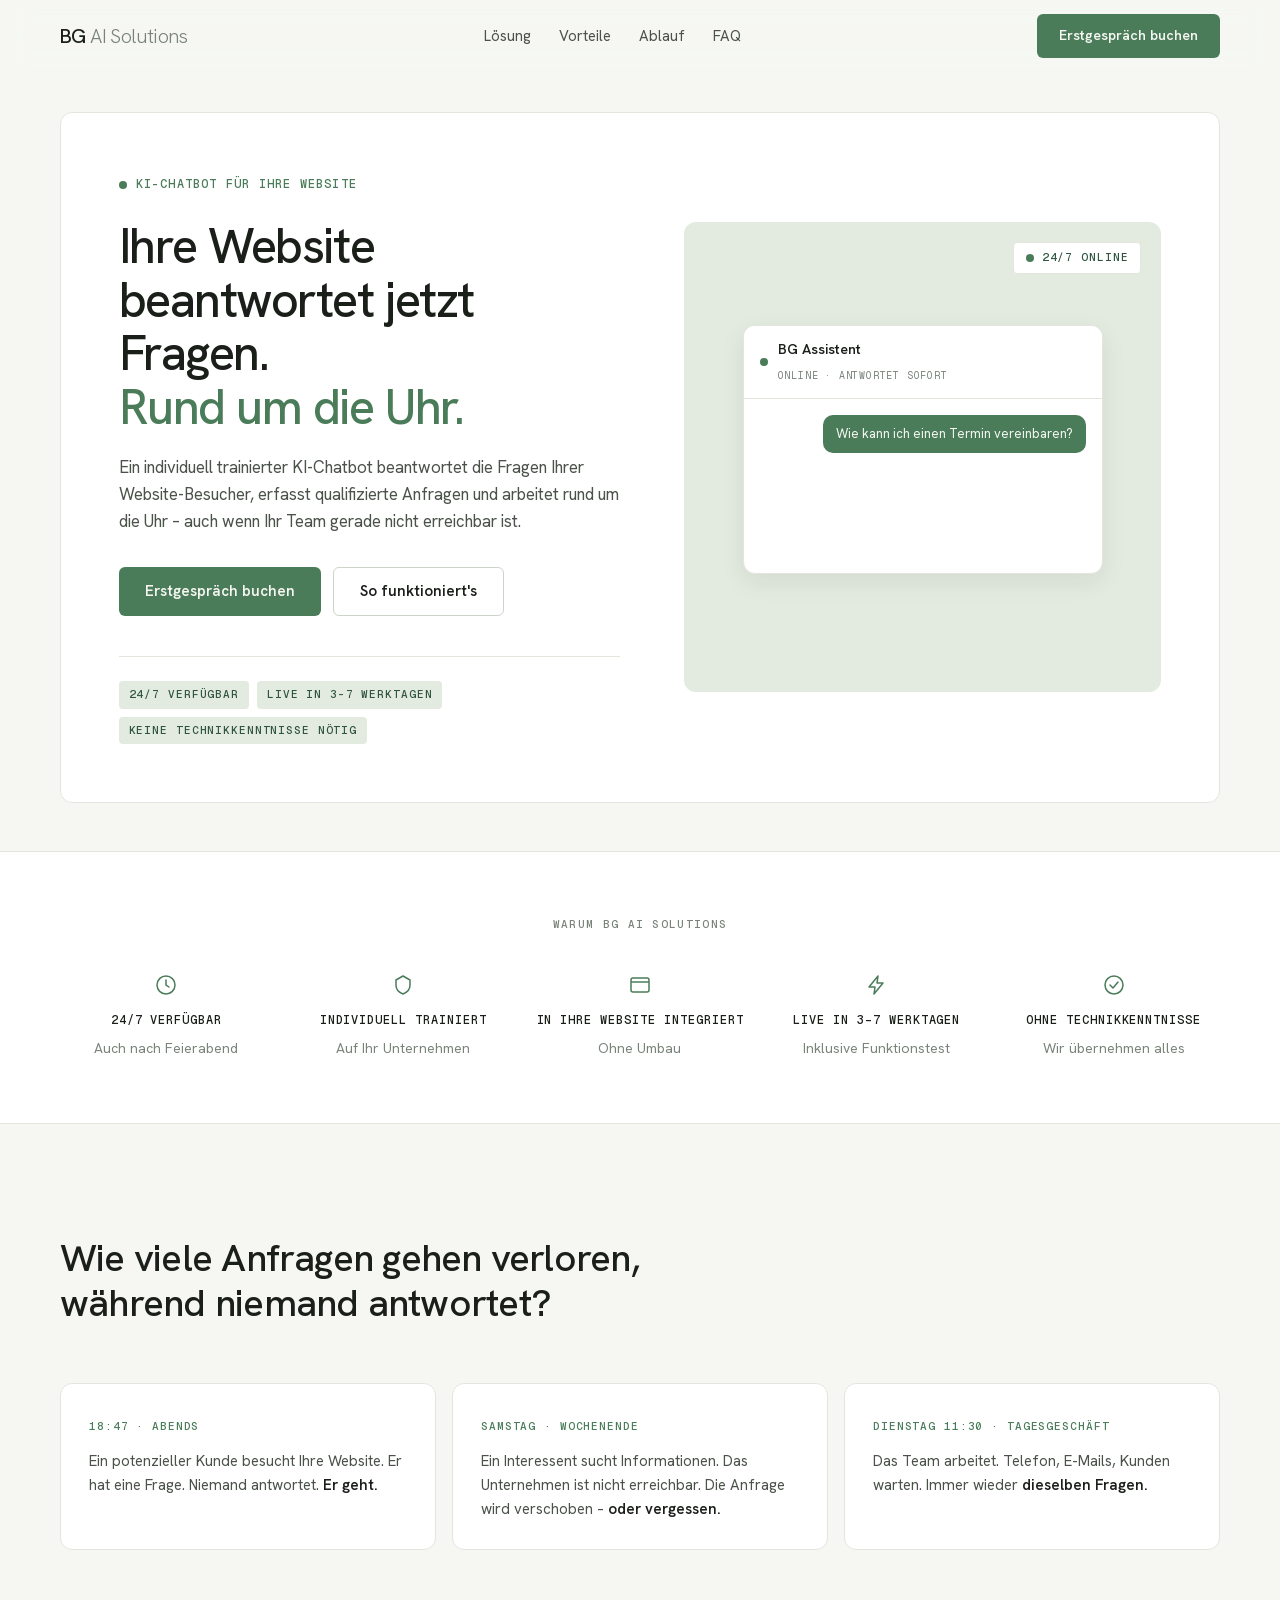
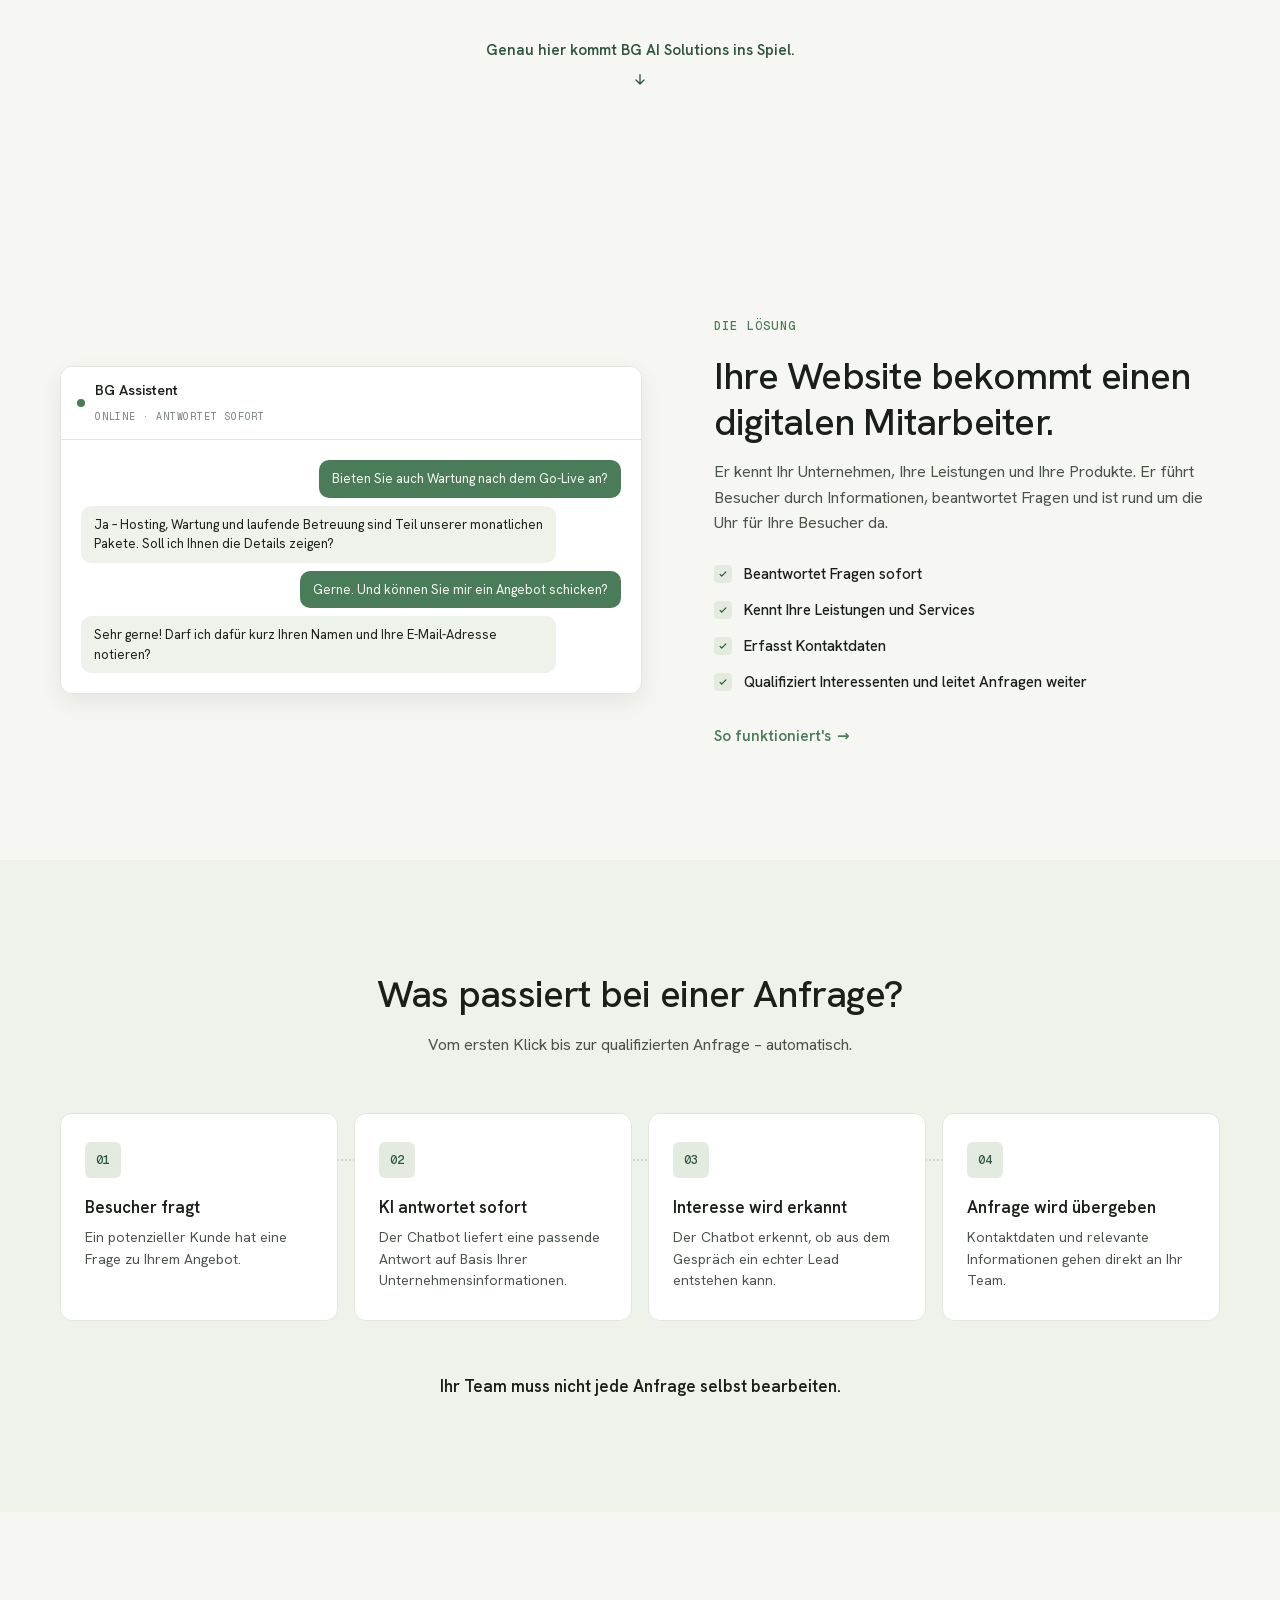
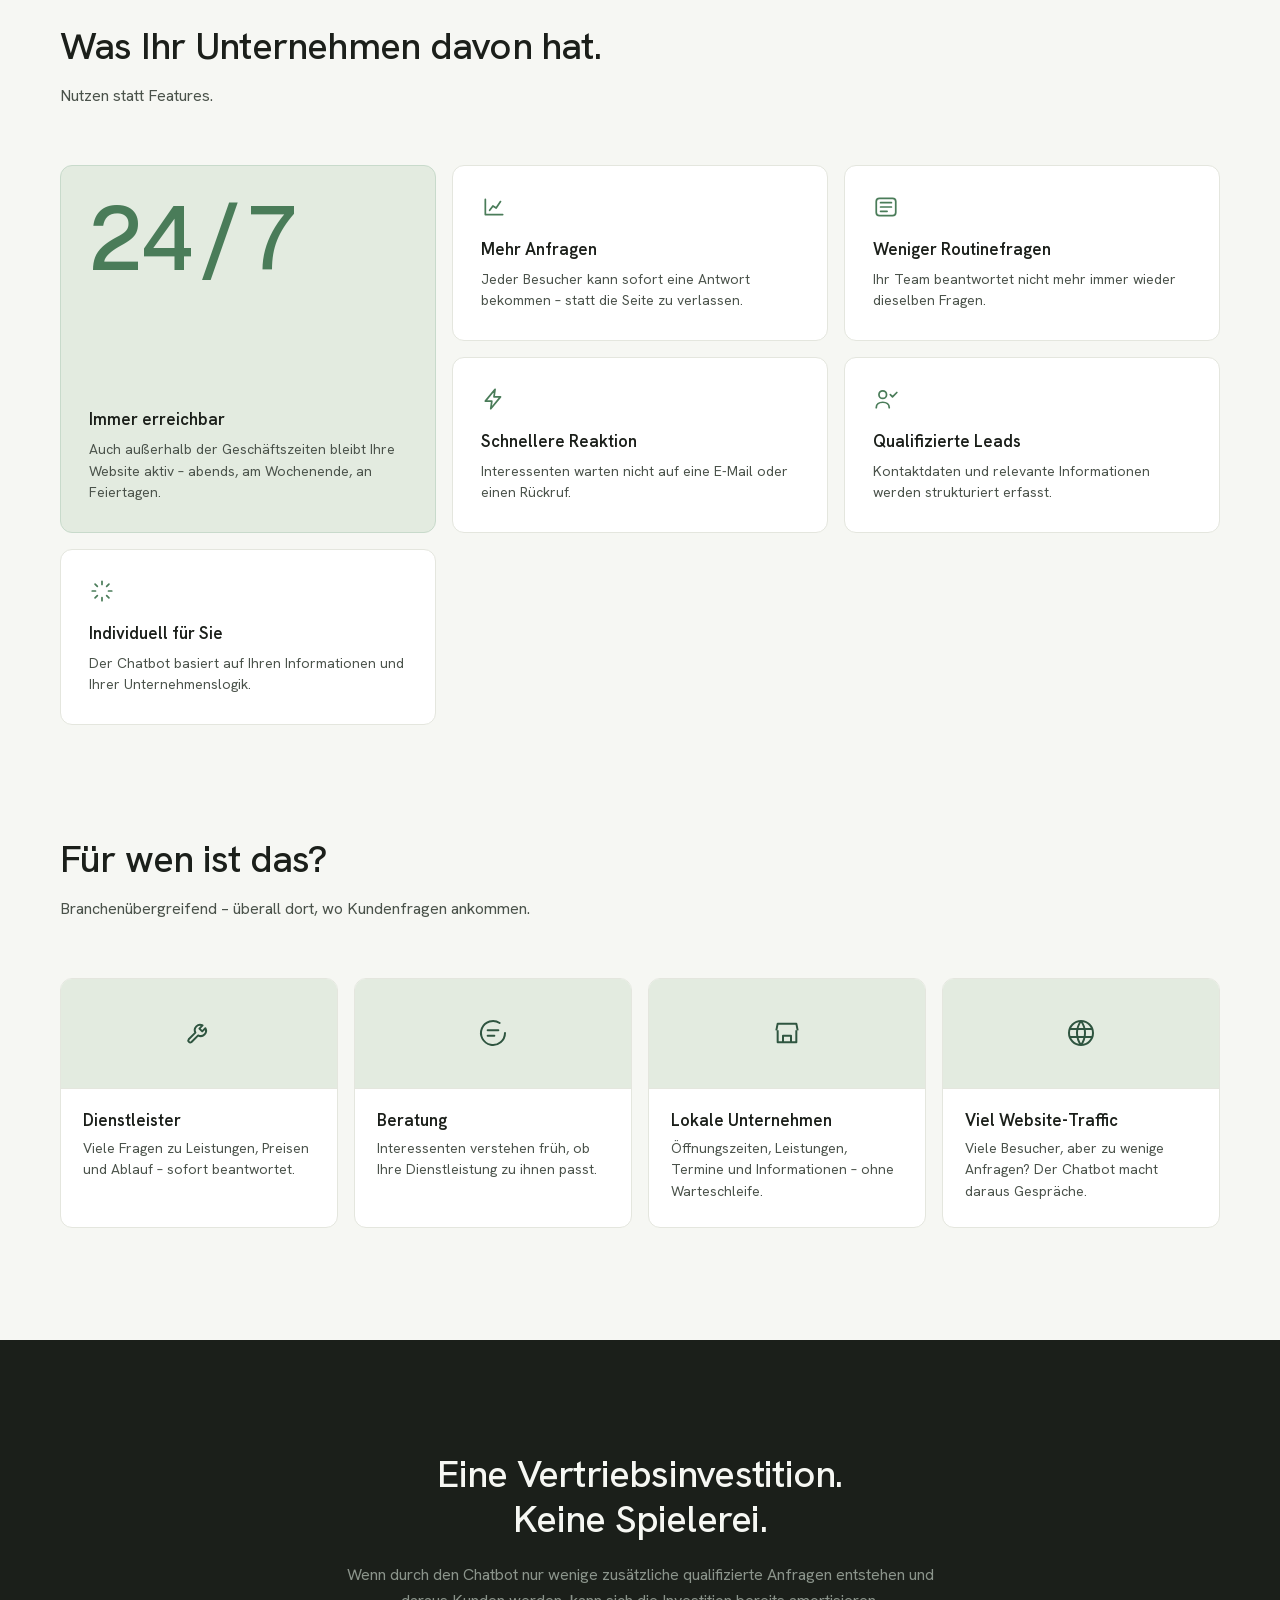
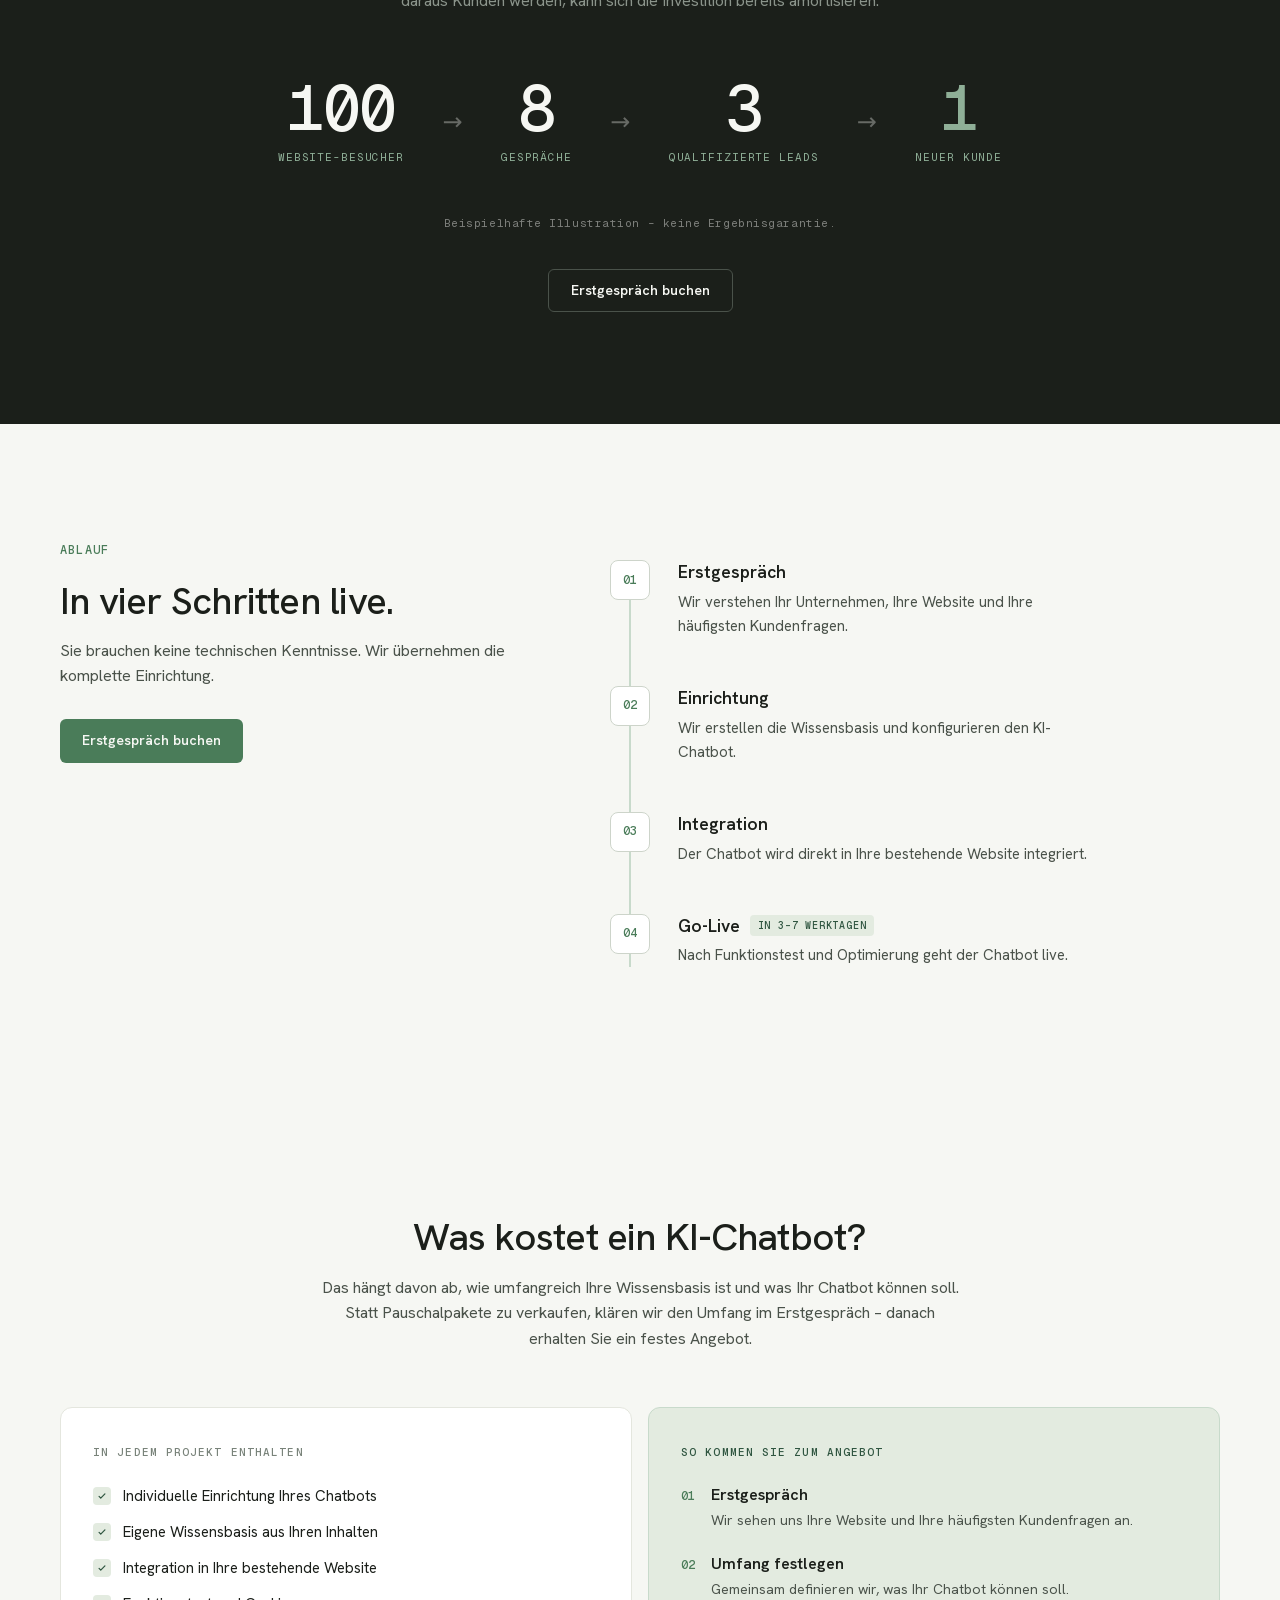
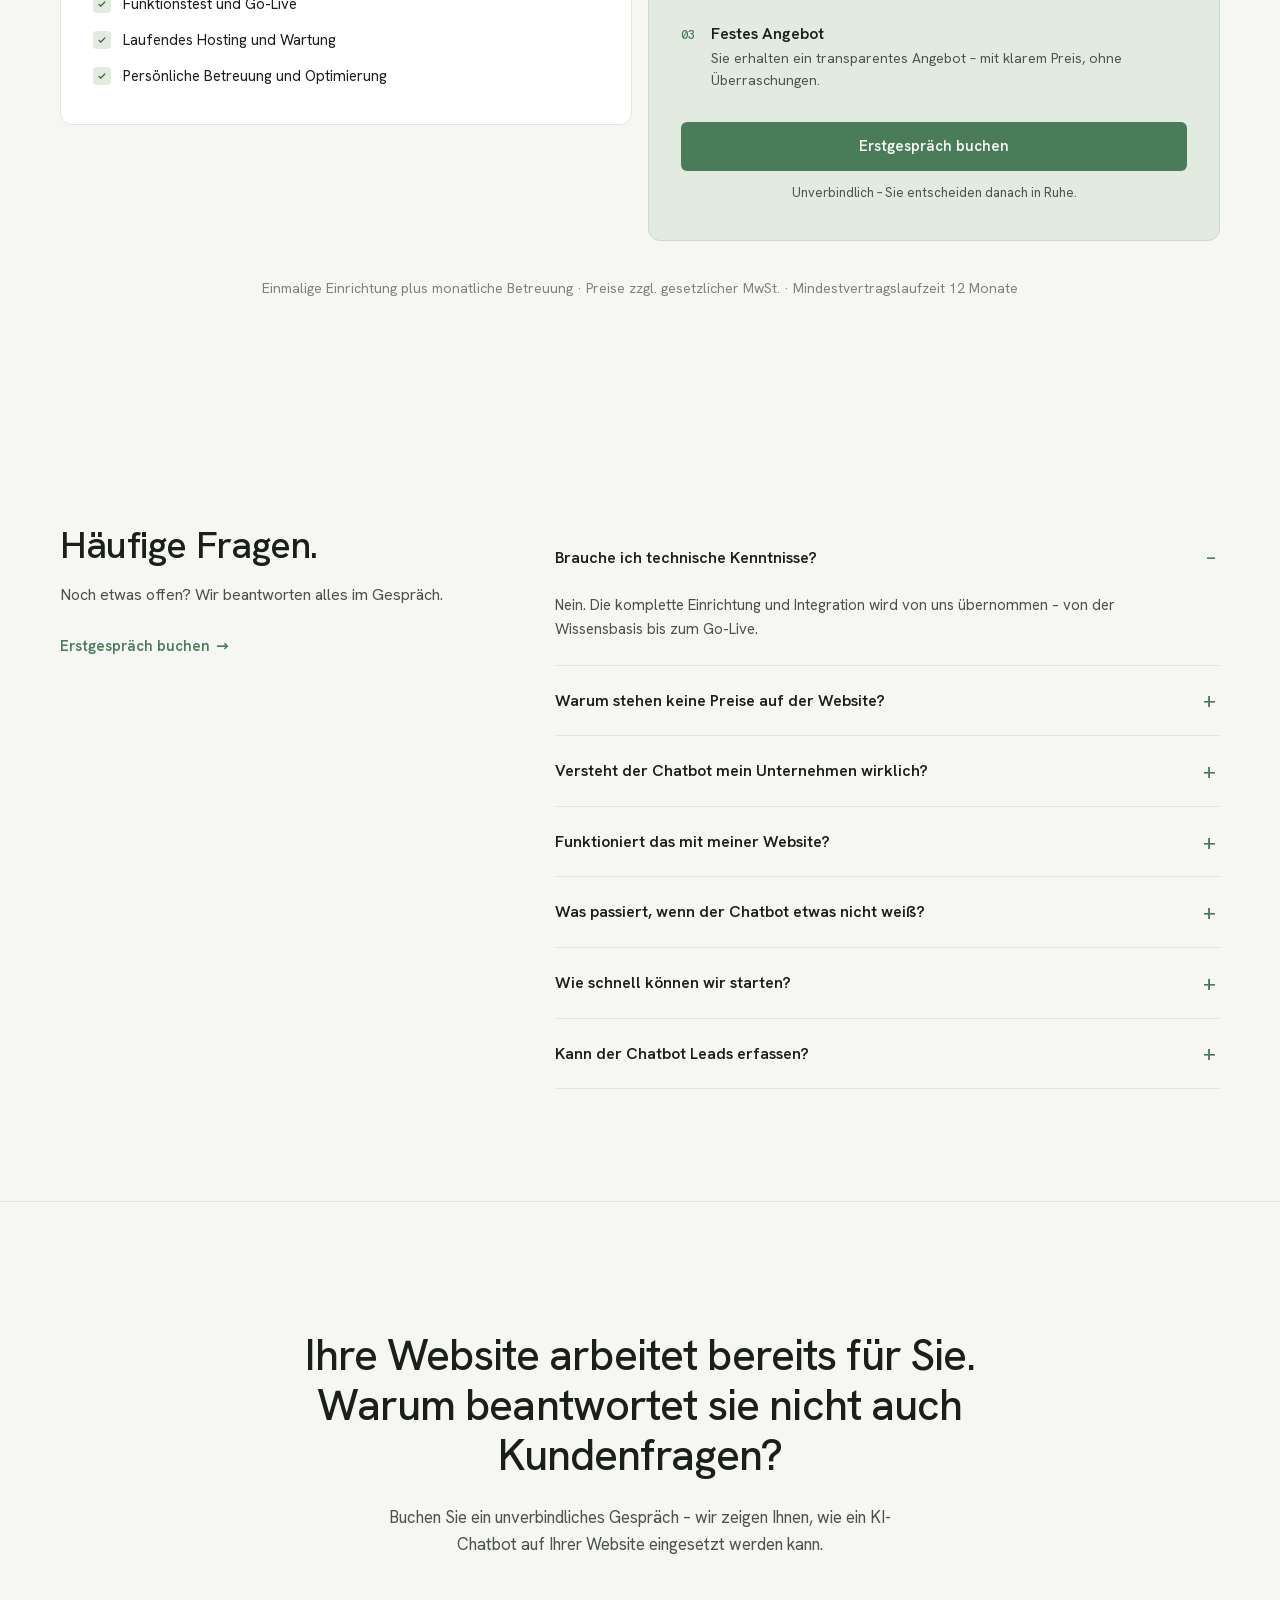
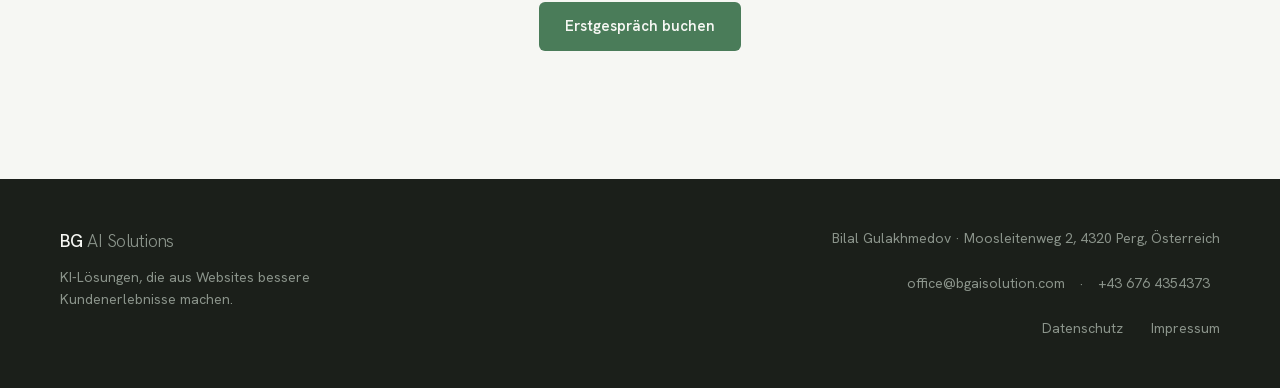
==== index.html @ 86649ac2 "Website BG AI Solutions: erster Stand One-Pager mit Impressum und Datenschutzerklärung, Design-Syste" ====
<!DOCTYPE html>
<html lang="de">
<head>
  <meta charset="UTF-8">
  <meta name="viewport" content="width=device-width, initial-scale=1.0">
  <title>BG AI Solutions – KI-Chatbot für Ihre Website | 24/7 Kundenanfragen beantworten</title>
  <meta name="description" content="Ein individuell trainierter KI-Chatbot beantwortet die Fragen Ihrer Website-Besucher, erfasst qualifizierte Anfragen und arbeitet rund um die Uhr. Einrichtung in 3–7 Werktagen.">
  <link rel="stylesheet" href="fonts/fonts.css?v=1">
  <!-- Versionsparameter bei jeder Änderung erhöhen, damit Browser nicht
       eine alte Fassung aus dem Cache ausliefern. -->
  <link rel="stylesheet" href="styles.css?v=2">
</head>
<body>

  <!-- ============ NAVIGATION ============ -->
  <header class="nav" id="nav">
    <div class="container nav__inner">
      <a href="#top" class="nav__logo">BG<span>&nbsp;AI Solutions</span></a>
      <nav class="nav__links" id="navLinks">
        <a href="#loesung">Lösung</a>
        <a href="#vorteile">Vorteile</a>
        <a href="#ablauf">Ablauf</a>
        <a href="#faq">FAQ</a>
        <button class="btn btn--primary btn--nav-mobile" data-open-booking>Erstgespräch buchen</button>
      </nav>
      <button class="btn btn--primary nav__cta" data-open-booking>Erstgespräch buchen</button>
      <button class="nav__burger" id="navBurger" aria-label="Menü öffnen" aria-expanded="false">
        <span></span><span></span>
      </button>
    </div>
  </header>

  <main id="top">

    <!-- ============ 1. HERO ============ -->
    <section class="hero">
      <div class="container">
        <div class="hero__card reveal">
          <div class="hero__content">
            <span class="hero__badge"><span class="status-dot"></span>KI-Chatbot für Ihre Website</span>
            <h1 class="hero__headline">
              Ihre Website beantwortet jetzt Fragen. <em>Rund um die Uhr.</em>
            </h1>
            <p class="hero__sub">
              Ein individuell trainierter KI-Chatbot beantwortet die Fragen Ihrer Website-Besucher,
              erfasst qualifizierte Anfragen und arbeitet rund um die Uhr – auch wenn Ihr Team gerade nicht erreichbar ist.
            </p>
            <div class="hero__actions">
              <button class="btn btn--primary btn--lg" data-open-booking>Erstgespräch buchen</button>
              <a href="#loesung" class="btn btn--ghost btn--lg">So funktioniert's</a>
            </div>
            <ul class="hero__facts">
              <li>24/7 verfügbar</li>
              <li>Live in 3–7 Werktagen</li>
              <li>Keine Technikkenntnisse nötig</li>
            </ul>
          </div>
          <div class="hero__media">
            <div class="hero__panel">
              <span class="hero__chip"><span class="status-dot"></span>24/7 online</span>
              <div class="hero__chatcard">
                <div class="chatcard__head">
                  <span class="status-dot"></span>
                  <div>
                    <strong>BG&nbsp;Assistent</strong>
                    <small>Online · antwortet sofort</small>
                  </div>
                </div>
                <div class="hero__thread" id="heroThread">
                  <div class="bubble bubble--user hero-msg">Wie kann ich einen Termin vereinbaren?</div>
                  <div class="hero__ai-slot">
                    <div class="bubble bubble--ai typing hero-typing" aria-hidden="true"><i></i><i></i><i></i></div>
                    <div class="bubble bubble--ai hero-msg">Direkt hier im Chat: Ich notiere kurz Ihren Namen und Ihre E-Mail – Ihr Ansprechpartner meldet sich dann mit einem Terminvorschlag.</div>
                  </div>
                </div>
              </div>
              <div class="leadcard leadcard--float hero-msg">
                <div class="leadcard__title">Lead erfasst <svg width="14" height="14" viewBox="0 0 24 24" fill="none"><path d="M5 13l4 4L19 7" stroke="currentColor" stroke-width="2.5" stroke-linecap="round" stroke-linejoin="round"/></svg></div>
                <div class="leadcard__rows">
                  <span>Name</span><span>Unternehmen</span><span>E-Mail</span><span>Interesse</span>
                </div>
              </div>
            </div>
          </div>
        </div>
      </div>
    </section>

    <!-- ============ 2. TRUST BAR ============ -->
    <section class="trust">
      <div class="container">
        <p class="trust__caption reveal">Warum BG AI Solutions</p>
        <ul class="trust__row reveal">
          <li>
            <svg viewBox="0 0 24 24" fill="none"><circle cx="12" cy="12" r="9" stroke="currentColor" stroke-width="1.5"/><path d="M12 7v5l3 2" stroke="currentColor" stroke-width="1.5" stroke-linecap="round"/></svg>
            <strong>24/7 verfügbar</strong>
            <small>Auch nach Feierabend</small>
          </li>
          <li>
            <svg viewBox="0 0 24 24" fill="none"><path d="M12 3l7 4v5c0 4.5-3 7.5-7 9-4-1.5-7-4.5-7-9V7l7-4z" stroke="currentColor" stroke-width="1.5" stroke-linejoin="round"/></svg>
            <strong>Individuell trainiert</strong>
            <small>Auf Ihr Unternehmen</small>
          </li>
          <li>
            <svg viewBox="0 0 24 24" fill="none"><rect x="3" y="5" width="18" height="14" rx="2" stroke="currentColor" stroke-width="1.5"/><path d="M3 9h18" stroke="currentColor" stroke-width="1.5"/></svg>
            <strong>In Ihre Website integriert</strong>
            <small>Ohne Umbau</small>
          </li>
          <li>
            <svg viewBox="0 0 24 24" fill="none"><path d="M13 3L4 14h6l-1 7 9-11h-6l1-7z" stroke="currentColor" stroke-width="1.5" stroke-linejoin="round"/></svg>
            <strong>Live in 3–7 Werktagen</strong>
            <small>Inklusive Funktionstest</small>
          </li>
          <li>
            <svg viewBox="0 0 24 24" fill="none"><path d="M8 12l3 3 5-6" stroke="currentColor" stroke-width="1.5" stroke-linecap="round" stroke-linejoin="round"/><circle cx="12" cy="12" r="9" stroke="currentColor" stroke-width="1.5"/></svg>
            <strong>Ohne Technikkenntnisse</strong>
            <small>Wir übernehmen alles</small>
          </li>
        </ul>
      </div>
    </section>

    <!-- ============ 3. PROBLEM ============ -->
    <section class="problem">
      <div class="container">
        <h2 class="problem__headline reveal">Wie viele Anfragen gehen verloren,<br>während niemand antwortet?</h2>
        <div class="problem__cards">
          <article class="problem__card reveal">
            <span class="problem__time">18:47 · Abends</span>
            <p>Ein potenzieller Kunde besucht Ihre Website. Er hat eine Frage. Niemand antwortet. <strong>Er geht.</strong></p>
          </article>
          <article class="problem__card reveal" style="--delay:.1s">
            <span class="problem__time">Samstag · Wochenende</span>
            <p>Ein Interessent sucht Informationen. Das Unternehmen ist nicht erreichbar. Die Anfrage wird verschoben – <strong>oder vergessen.</strong></p>
          </article>
          <article class="problem__card reveal" style="--delay:.2s">
            <span class="problem__time">Dienstag 11:30 · Tagesgeschäft</span>
            <p>Das Team arbeitet. Telefon, E-Mails, Kunden warten. Immer wieder <strong>dieselben Fragen.</strong></p>
          </article>
        </div>
        <p class="problem__transition reveal">
          Genau hier kommt BG AI Solutions ins Spiel.
          <svg width="16" height="16" viewBox="0 0 24 24" fill="none"><path d="M12 4v14m0 0l-6-6m6 6l6-6" stroke="currentColor" stroke-width="2" stroke-linecap="round" stroke-linejoin="round"/></svg>
        </p>
      </div>
    </section>

    <!-- ============ 4. LÖSUNG ============ -->
    <section class="solution" id="loesung">
      <div class="container solution__inner">
        <div class="solution__visual reveal">
          <div class="chatcard">
            <div class="chatcard__head">
              <span class="status-dot"></span>
              <div><strong>BG Assistent</strong><small>Online · antwortet sofort</small></div>
            </div>
            <div class="chatcard__thread">
              <div class="bubble bubble--user">Bieten Sie auch Wartung nach dem Go-Live an?</div>
              <div class="bubble bubble--ai">Ja – Hosting, Wartung und laufende Betreuung sind Teil unserer monatlichen Pakete. Soll ich Ihnen die Details zeigen?</div>
              <div class="bubble bubble--user">Gerne. Und können Sie mir ein Angebot schicken?</div>
              <div class="bubble bubble--ai">Sehr gerne! Darf ich dafür kurz Ihren Namen und Ihre E-Mail-Adresse notieren?</div>
            </div>
          </div>
        </div>
        <div class="solution__text">
          <p class="eyebrow reveal">Die Lösung</p>
          <h2 class="reveal">Ihre Website bekommt einen digitalen Mitarbeiter.</h2>
          <p class="section-sub reveal">
            Er kennt Ihr Unternehmen, Ihre Leistungen und Ihre Produkte. Er führt Besucher durch Informationen,
            beantwortet Fragen und ist rund um die Uhr für Ihre Besucher da.
          </p>
          <ul class="checklist reveal">
            <li>Beantwortet Fragen sofort</li>
            <li>Kennt Ihre Leistungen und Services</li>
            <li>Erfasst Kontaktdaten</li>
            <li>Qualifiziert Interessenten und leitet Anfragen weiter</li>
          </ul>
          <a href="#flow" class="textlink reveal">So funktioniert's <span>→</span></a>
        </div>
      </div>
    </section>

    <!-- ============ 5. ANFRAGE-FLOW ============ -->
    <section class="flow" id="flow">
      <div class="container">
        <h2 class="text-center reveal">Was passiert bei einer Anfrage?</h2>
        <p class="section-sub text-center reveal">Vom ersten Klick bis zur qualifizierten Anfrage – automatisch.</p>
        <div class="flow__steps">
          <article class="flow__step reveal">
            <span class="flow__num">01</span>
            <h3>Besucher fragt</h3>
            <p>Ein potenzieller Kunde hat eine Frage zu Ihrem Angebot.</p>
          </article>
          <article class="flow__step reveal" style="--delay:.08s">
            <span class="flow__num">02</span>
            <h3>KI antwortet sofort</h3>
            <p>Der Chatbot liefert eine passende Antwort auf Basis Ihrer Unternehmensinformationen.</p>
          </article>
          <article class="flow__step reveal" style="--delay:.16s">
            <span class="flow__num">03</span>
            <h3>Interesse wird erkannt</h3>
            <p>Der Chatbot erkennt, ob aus dem Gespräch ein echter Lead entstehen kann.</p>
          </article>
          <article class="flow__step reveal" style="--delay:.24s">
            <span class="flow__num">04</span>
            <h3>Anfrage wird übergeben</h3>
            <p>Kontaktdaten und relevante Informationen gehen direkt an Ihr Team.</p>
          </article>
        </div>
        <p class="flow__caption reveal">Ihr Team muss nicht jede Anfrage selbst bearbeiten.</p>
      </div>
    </section>

    <!-- Interaktive Chatbot-Demo folgt, sobald der Bot eingebaut ist. -->

    <!-- ============ 6. BENEFITS (BENTO) ============ -->
    <section class="benefits" id="vorteile">
      <div class="container">
        <h2 class="reveal">Was Ihr Unternehmen davon hat.</h2>
        <p class="section-sub reveal">Nutzen statt Features.</p>
        <div class="bento">
          <article class="bento__tile bento__tile--big reveal">
            <span class="bento__giant">24/7</span>
            <h3>Immer erreichbar</h3>
            <p>Auch außerhalb der Geschäftszeiten bleibt Ihre Website aktiv – abends, am Wochenende, an Feiertagen.</p>
          </article>
          <article class="bento__tile reveal" style="--delay:.05s">
            <svg viewBox="0 0 24 24" fill="none"><path d="M4 19V5m0 14h16M8 15l3-4 3 2 4-6" stroke="currentColor" stroke-width="1.6" stroke-linecap="round" stroke-linejoin="round"/></svg>
            <h3>Mehr Anfragen</h3>
            <p>Jeder Besucher kann sofort eine Antwort bekommen – statt die Seite zu verlassen.</p>
          </article>
          <article class="bento__tile reveal" style="--delay:.1s">
            <svg viewBox="0 0 24 24" fill="none"><path d="M7 12h10M7 8h10M7 16h6" stroke="currentColor" stroke-width="1.6" stroke-linecap="round"/><rect x="3" y="4" width="18" height="16" rx="3" stroke="currentColor" stroke-width="1.6"/></svg>
            <h3>Weniger Routinefragen</h3>
            <p>Ihr Team beantwortet nicht mehr immer wieder dieselben Fragen.</p>
          </article>
          <article class="bento__tile reveal" style="--delay:.15s">
            <svg viewBox="0 0 24 24" fill="none"><path d="M13 3L4 14h6l-1 7 9-11h-6l1-7z" stroke="currentColor" stroke-width="1.6" stroke-linejoin="round"/></svg>
            <h3>Schnellere Reaktion</h3>
            <p>Interessenten warten nicht auf eine E-Mail oder einen Rückruf.</p>
          </article>
          <article class="bento__tile reveal" style="--delay:.2s">
            <svg viewBox="0 0 24 24" fill="none"><circle cx="9" cy="8" r="3.5" stroke="currentColor" stroke-width="1.6"/><path d="M3 20c0-3 2.5-5 6-5s6 2 6 5M16 8l2 2 4-4" stroke="currentColor" stroke-width="1.6" stroke-linecap="round" stroke-linejoin="round"/></svg>
            <h3>Qualifizierte Leads</h3>
            <p>Kontaktdaten und relevante Informationen werden strukturiert erfasst.</p>
          </article>
          <article class="bento__tile reveal" style="--delay:.25s">
            <svg viewBox="0 0 24 24" fill="none"><path d="M12 3v3m0 12v3M3 12h3m12 0h3M5.6 5.6l2.1 2.1m8.6 8.6l2.1 2.1m0-12.8l-2.1 2.1M7.7 16.3l-2.1 2.1" stroke="currentColor" stroke-width="1.6" stroke-linecap="round"/></svg>
            <h3>Individuell für Sie</h3>
            <p>Der Chatbot basiert auf Ihren Informationen und Ihrer Unternehmenslogik.</p>
          </article>
        </div>
      </div>
    </section>

    <!-- ============ 7. USE CASES ============ -->
    <section class="usecases">
      <div class="container">
        <h2 class="reveal">Für wen ist das?</h2>
        <p class="section-sub reveal">Branchenübergreifend – überall dort, wo Kundenfragen ankommen.</p>
        <div class="usecases__grid">
          <article class="usecase reveal">
            <div class="usecase__visual">
              <svg viewBox="0 0 24 24" fill="none"><path d="M14.7 6.3a4 4 0 00-5.4 5.4l-5 5a1.5 1.5 0 002.1 2.1l5-5a4 4 0 005.4-5.4l-2.4 2.4-2.1-2.1 2.4-2.4z" stroke="currentColor" stroke-width="1.5" stroke-linejoin="round"/></svg>
            </div>
            <h3>Dienstleister</h3>
            <p>Viele Fragen zu Leistungen, Preisen und Ablauf – sofort beantwortet.</p>
          </article>
          <article class="usecase reveal" style="--delay:.07s">
            <div class="usecase__visual">
              <svg viewBox="0 0 24 24" fill="none"><path d="M8 10h8M8 14h5" stroke="currentColor" stroke-width="1.5" stroke-linecap="round"/><path d="M21 12a9 9 0 11-4-7.5" stroke="currentColor" stroke-width="1.5" stroke-linecap="round"/></svg>
            </div>
            <h3>Beratung</h3>
            <p>Interessenten verstehen früh, ob Ihre Dienstleistung zu ihnen passt.</p>
          </article>
          <article class="usecase reveal" style="--delay:.14s">
            <div class="usecase__visual">
              <svg viewBox="0 0 24 24" fill="none"><path d="M4 10l1-5h14l1 5M5 10v9h14v-9M9 19v-5h6v5" stroke="currentColor" stroke-width="1.5" stroke-linejoin="round"/></svg>
            </div>
            <h3>Lokale Unternehmen</h3>
            <p>Öffnungszeiten, Leistungen, Termine und Informationen – ohne Warteschleife.</p>
          </article>
          <article class="usecase reveal" style="--delay:.21s">
            <div class="usecase__visual">
              <svg viewBox="0 0 24 24" fill="none"><circle cx="12" cy="12" r="9" stroke="currentColor" stroke-width="1.5"/><path d="M3.5 9h17M3.5 15h17M12 3a15 15 0 010 18M12 3a15 15 0 000 18" stroke="currentColor" stroke-width="1.5"/></svg>
            </div>
            <h3>Viel Website-Traffic</h3>
            <p>Viele Besucher, aber zu wenige Anfragen? Der Chatbot macht daraus Gespräche.</p>
          </article>
        </div>
      </div>
    </section>

    <!-- ============ 8. ROI ============ -->
    <section class="roi">
      <div class="container">
        <h2 class="reveal">Eine Vertriebsinvestition.<br>Keine Spielerei.</h2>
        <p class="roi__sub reveal">
          Wenn durch den Chatbot nur wenige zusätzliche qualifizierte Anfragen entstehen und daraus Kunden werden,
          kann sich die Investition bereits amortisieren.
        </p>
        <div class="roi__funnel reveal">
          <div class="roi__stage">
            <span class="roi__num" data-count="100">0</span>
            <span class="roi__label">Website-Besucher</span>
          </div>
          <span class="roi__arrow">→</span>
          <div class="roi__stage">
            <span class="roi__num" data-count="8">0</span>
            <span class="roi__label">Gespräche</span>
          </div>
          <span class="roi__arrow">→</span>
          <div class="roi__stage">
            <span class="roi__num" data-count="3">0</span>
            <span class="roi__label">Qualifizierte Leads</span>
          </div>
          <span class="roi__arrow">→</span>
          <div class="roi__stage">
            <span class="roi__num roi__num--accent" data-count="1">0</span>
            <span class="roi__label">Neuer Kunde</span>
          </div>
        </div>
        <p class="roi__disclaimer reveal">Beispielhafte Illustration – keine Ergebnisgarantie.</p>
        <button class="btn btn--ghost-light reveal" data-open-booking>Erstgespräch buchen</button>
      </div>
    </section>

    <!-- ============ 9. ABLAUF ============ -->
    <section class="process" id="ablauf">
      <div class="container process__inner">
        <div class="process__text">
          <p class="eyebrow reveal">Ablauf</p>
          <h2 class="reveal">In vier Schritten live.</h2>
          <p class="section-sub reveal">
            Sie brauchen keine technischen Kenntnisse.
            Wir übernehmen die komplette Einrichtung.
          </p>
          <button class="btn btn--primary reveal" data-open-booking>Erstgespräch buchen</button>
        </div>
        <ol class="timeline">
          <li class="timeline__item reveal">
            <span class="timeline__num">01</span>
            <div>
              <h3>Erstgespräch</h3>
              <p>Wir verstehen Ihr Unternehmen, Ihre Website und Ihre häufigsten Kundenfragen.</p>
            </div>
          </li>
          <li class="timeline__item reveal" style="--delay:.07s">
            <span class="timeline__num">02</span>
            <div>
              <h3>Einrichtung</h3>
              <p>Wir erstellen die Wissensbasis und konfigurieren den KI-Chatbot.</p>
            </div>
          </li>
          <li class="timeline__item reveal" style="--delay:.14s">
            <span class="timeline__num">03</span>
            <div>
              <h3>Integration</h3>
              <p>Der Chatbot wird direkt in Ihre bestehende Website integriert.</p>
            </div>
          </li>
          <li class="timeline__item reveal" style="--delay:.21s">
            <span class="timeline__num">04</span>
            <div>
              <h3>Go-Live <span class="tag">in 3–7 Werktagen</span></h3>
              <p>Nach Funktionstest und Optimierung geht der Chatbot live.</p>
            </div>
          </li>
        </ol>
      </div>
    </section>

    <!-- ============ 10. ANGEBOT ============ -->
    <section class="pricing" id="angebot">
      <div class="container">
        <h2 class="text-center reveal">Was kostet ein KI-Chatbot?</h2>
        <p class="section-sub text-center reveal">
          Das hängt davon ab, wie umfangreich Ihre Wissensbasis ist und was Ihr Chatbot
          können soll. Statt Pauschalpakete zu verkaufen, klären wir den Umfang im
          Erstgespräch – danach erhalten Sie ein festes Angebot.
        </p>
        <div class="offer">
          <article class="offer__card reveal">
            <span class="offer__label">In jedem Projekt enthalten</span>
            <ul class="checklist">
              <li>Individuelle Einrichtung Ihres Chatbots</li>
              <li>Eigene Wissensbasis aus Ihren Inhalten</li>
              <li>Integration in Ihre bestehende Website</li>
              <li>Funktionstest und Go-Live</li>
              <li>Laufendes Hosting und Wartung</li>
              <li>Persönliche Betreuung und Optimierung</li>
            </ul>
          </article>
          <article class="offer__card offer__card--path reveal" style="--delay:.08s">
            <span class="offer__label">So kommen Sie zum Angebot</span>
            <ol class="offer__steps">
              <li>
                <span class="offer__num">01</span>
                <div>
                  <h3>Erstgespräch</h3>
                  <p>Wir sehen uns Ihre Website und Ihre häufigsten Kundenfragen an.</p>
                </div>
              </li>
              <li>
                <span class="offer__num">02</span>
                <div>
                  <h3>Umfang festlegen</h3>
                  <p>Gemeinsam definieren wir, was Ihr Chatbot können soll.</p>
                </div>
              </li>
              <li>
                <span class="offer__num">03</span>
                <div>
                  <h3>Festes Angebot</h3>
                  <p>Sie erhalten ein transparentes Angebot – mit klarem Preis, ohne Überraschungen.</p>
                </div>
              </li>
            </ol>
            <button class="btn btn--primary btn--block btn--lg" data-open-booking>Erstgespräch buchen</button>
            <p class="offer__note">Unverbindlich – Sie entscheiden danach in Ruhe.</p>
          </article>
        </div>
        <p class="pricing__footnote reveal">
          Einmalige Einrichtung plus monatliche Betreuung · Preise zzgl. gesetzlicher MwSt. · Mindestvertragslaufzeit 12 Monate
        </p>
      </div>
    </section>

    <!-- ============ 11. FAQ ============ -->
    <section class="faq" id="faq">
      <div class="container faq__inner">
        <div class="faq__text">
          <h2 class="reveal">Häufige Fragen.</h2>
          <p class="section-sub reveal">Noch etwas offen? Wir beantworten alles im Gespräch.</p>
          <button class="textlink reveal" data-open-booking>Erstgespräch buchen <span>→</span></button>
        </div>
        <div class="faq__list">
          <details class="faq__item reveal" open>
            <summary>Brauche ich technische Kenntnisse?</summary>
            <p>Nein. Die komplette Einrichtung und Integration wird von uns übernommen – von der Wissensbasis bis zum Go-Live.</p>
          </details>
          <details class="faq__item reveal">
            <summary>Warum stehen keine Preise auf der Website?</summary>
            <p>Weil der Aufwand je nach Projekt unterschiedlich ist – eine kompakte Wissensbasis lässt sich anders kalkulieren als ein Chatbot für ein breites Leistungsspektrum. Im Erstgespräch klären wir den Umfang und Sie erhalten ein festes Angebot: einmalige Einrichtung plus eine monatliche Pauschale für Hosting, Wartung und Betreuung.</p>
          </details>
          <details class="faq__item reveal">
            <summary>Versteht der Chatbot mein Unternehmen wirklich?</summary>
            <p>Ja. Die Wissensbasis wird individuell auf Ihr Unternehmen, Ihre Leistungen und Ihre häufigsten Kundenfragen abgestimmt.</p>
          </details>
          <details class="faq__item reveal">
            <summary>Funktioniert das mit meiner Website?</summary>
            <p>Der Chatbot kann in die meisten modernen Websites integriert werden – unabhängig vom System, mit dem Ihre Website gebaut wurde.</p>
          </details>
          <details class="faq__item reveal">
            <summary>Was passiert, wenn der Chatbot etwas nicht weiß?</summary>
            <p>Der Chatbot erfindet keine Antworten. Bei unbekannten Fragen verweist er auf ein persönliches Gespräch und kann die Anfrage an einen Menschen weiterleiten.</p>
          </details>
          <details class="faq__item reveal">
            <summary>Wie schnell können wir starten?</summary>
            <p>Die Einrichtung dauert typischerweise 3–7 Werktage – vom Erstgespräch bis zum Go-Live auf Ihrer Website.</p>
          </details>
          <details class="faq__item reveal">
            <summary>Kann der Chatbot Leads erfassen?</summary>
            <p>Ja. Kontaktdaten und relevante Informationen können erfasst, vorqualifiziert und direkt an Ihr Team weitergeleitet werden.</p>
          </details>
        </div>
      </div>
    </section>

    <!-- ============ 12. FINAL CTA ============ -->
    <section class="final">
      <div class="container">
        <h2 class="final__headline reveal">
          Ihre Website arbeitet bereits für Sie.<br>
          Warum beantwortet sie nicht auch Kundenfragen?
        </h2>
        <p class="final__sub reveal">
          Buchen Sie ein unverbindliches Gespräch – wir zeigen Ihnen,
          wie ein KI-Chatbot auf Ihrer Website eingesetzt werden kann.
        </p>
        <div class="final__actions reveal">
          <button class="btn btn--primary btn--lg" data-open-booking>Erstgespräch buchen</button>
        </div>
      </div>
    </section>

  </main>

  <!-- ============ FOOTER ============ -->
  <footer class="footer">
    <div class="container footer__inner">
      <div class="footer__brand">
        <span class="footer__logo">BG<span>&nbsp;AI Solutions</span></span>
        <p>KI-Lösungen, die aus Websites bessere Kundenerlebnisse machen.</p>
      </div>
      <div class="footer__meta">
        <span>Bilal Gulakhmedov · Moosleitenweg 2, 4320 Perg, Österreich</span>
        <span>
          <a href="mailto:office@bgaisolution.com">office@bgaisolution.com</a> ·
          <a href="tel:+436764354373">+43 676 4354373</a>
        </span>
        <nav>
          <a href="datenschutz.html">Datenschutz</a>
          <a href="impressum.html">Impressum</a>
        </nav>
      </div>
    </div>
  </footer>

  <!-- ============ STICKY MOBILE CTA ============ -->
  <div class="sticky-cta" id="stickyCta">
    <button class="btn btn--primary btn--block" data-open-booking>Erstgespräch buchen</button>
  </div>

  <!-- ============ BOOKING MODAL ============ -->
  <div class="modal" id="bookingModal" aria-hidden="true">
    <div class="modal__backdrop" data-close-booking></div>
    <div class="modal__card" role="dialog" aria-modal="true" aria-labelledby="modalTitle">
      <button class="modal__close" data-close-booking aria-label="Schließen">×</button>
      <div class="modal__body" id="modalBody">
        <p class="eyebrow">Unverbindliches Gespräch</p>
        <h3 id="modalTitle">Lernen wir uns kennen.</h3>
        <p class="modal__sub">Kurz, unverbindlich und ohne technische Vorkenntnisse. Wir melden uns mit einem Terminvorschlag.</p>
        <!--
          INTEGRATION: Sobald ein Buchungstool (z. B. Calendly) vorhanden ist,
          hier das Embed einsetzen und das Formular darunter entfernen.
        -->
        <form id="bookingForm" class="modal__form" action="kontakt.php" method="post" novalidate>
          <label>Name<input type="text" name="name" required autocomplete="name"></label>
          <label>Unternehmen<input type="text" name="company" required autocomplete="organization"></label>
          <label>E-Mail<input type="email" name="email" required autocomplete="email"></label>
          <label>Website <small>(optional)</small><input type="url" name="website" placeholder="https://" autocomplete="url"></label>
          <label>Ihre Frage <small>(optional)</small><textarea name="message" rows="2"></textarea></label>
          <!-- Honeypot: für Menschen unsichtbar, Bots füllen es aus. Nicht entfernen. -->
          <div class="modal__trap" aria-hidden="true">
            <label>Fax<input type="text" name="fax" tabindex="-1" autocomplete="off"></label>
          </div>
          <p class="modal__error" id="formError" role="alert" hidden></p>
          <button type="submit" class="btn btn--primary btn--block btn--lg" id="formSubmit">Erstgespräch anfragen</button>
          <p class="modal__hint">Keine Verpflichtung. Keine Weitergabe Ihrer Daten.</p>
        </form>
      </div>
      <div class="modal__success" id="modalSuccess" hidden>
        <div class="modal__success-icon">
          <svg width="28" height="28" viewBox="0 0 24 24" fill="none"><path d="M5 13l4 4L19 7" stroke="currentColor" stroke-width="2.5" stroke-linecap="round" stroke-linejoin="round"/></svg>
        </div>
        <h3>Danke für Ihre Anfrage!</h3>
        <p>Wir melden uns zeitnah mit einem Terminvorschlag bei Ihnen.</p>
      </div>
    </div>
  </div>

  <script src="script.js?v=2"></script>
  <!-- Chatbase – externer KI-Chatbot. Lädt von www.chatbase.co und überträgt
       dabei Daten an Chatbase, Inc. (USA). Siehe Abschnitt 7 der
       Datenschutzerklärung – bei Änderungen am Bot dort nachziehen. -->
  <script>
  (function(){
    if(!window.chatbase || window.chatbase("getState") !== "initialized"){
      window.chatbase = (...arguments) => {
        if(!window.chatbase.q){ window.chatbase.q = [] }
        window.chatbase.q.push(arguments)
      };
      window.chatbase = new Proxy(window.chatbase, {
        get(target, prop){
          if(prop === "q"){ return target.q }
          return (...args) => target(prop, ...args)
        }
      })
    }
    const onLoad = function(){
      const script = document.createElement("script");
      script.src = "https://www.chatbase.co/embed.min.js";
      script.id = "YxVCcPgkwER0KJAa1RwSX";
      script.domain = "www.chatbase.co";
      document.body.appendChild(script)
    };
    if(document.readyState === "complete"){ onLoad() }
    else { window.addEventListener("load", onLoad) }
  })();
  </script>

</body>
</html>
---- fonts/fonts.css ----
/* Lokal gehostete Schriften (Hanken Grotesk, Geist Mono – SIL Open Font License 1.1).
   Bewusst lokal eingebunden: keine Verbindung zu Google-Servern, daher keine
   Übertragung von Besucher-IP-Adressen an Dritte. */

/* cyrillic-ext */
@font-face {
  font-family: 'Geist Mono';
  font-style: normal;
  font-weight: 400 600;
  font-display: swap;
  src: url(geist-mono-or3nQ6H-1_WfwkMZI_qYFrodmhHkjkotbA.woff2) format('woff2');
  unicode-range: U+0460-052F, U+1C80-1C8A, U+20B4, U+2DE0-2DFF, U+A640-A69F, U+FE2E-FE2F;
}
/* cyrillic */
@font-face {
  font-family: 'Geist Mono';
  font-style: normal;
  font-weight: 400 600;
  font-display: swap;
  src: url(geist-mono-or3nQ6H-1_WfwkMZI_qYFrMdmhHkjkotbA.woff2) format('woff2');
  unicode-range: U+0301, U+0400-045F, U+0490-0491, U+04B0-04B1, U+2116;
}
/* symbols2 */
@font-face {
  font-family: 'Geist Mono';
  font-style: normal;
  font-weight: 400 600;
  font-display: swap;
  src: url(geist-mono-or3nQ6H-1_WfwkMZI_qYFg08vz7MhEIVVeA.woff2) format('woff2');
  unicode-range: U+2000-2001, U+2004-2008, U+200A, U+23B8-23BD, U+2500-259F;
}
/* vietnamese */
@font-face {
  font-family: 'Geist Mono';
  font-style: normal;
  font-weight: 400 600;
  font-display: swap;
  src: url(geist-mono-or3nQ6H-1_WfwkMZI_qYFrgdmhHkjkotbA.woff2) format('woff2');
  unicode-range: U+0102-0103, U+0110-0111, U+0128-0129, U+0168-0169, U+01A0-01A1, U+01AF-01B0, U+0300-0301, U+0303-0304, U+0308-0309, U+0323, U+0329, U+1EA0-1EF9, U+20AB;
}
/* latin-ext */
@font-face {
  font-family: 'Geist Mono';
  font-style: normal;
  font-weight: 400 600;
  font-display: swap;
  src: url(geist-mono-or3nQ6H-1_WfwkMZI_qYFrkdmhHkjkotbA.woff2) format('woff2');
  unicode-range: U+0100-02BA, U+02BD-02C5, U+02C7-02CC, U+02CE-02D7, U+02DD-02FF, U+0304, U+0308, U+0329, U+1D00-1DBF, U+1E00-1E9F, U+1EF2-1EFF, U+2020, U+20A0-20AB, U+20AD-20C0, U+2113, U+2C60-2C7F, U+A720-A7FF;
}
/* latin */
@font-face {
  font-family: 'Geist Mono';
  font-style: normal;
  font-weight: 400 600;
  font-display: swap;
  src: url(geist-mono-or3nQ6H-1_WfwkMZI_qYFrcdmhHkjko.woff2) format('woff2');
  unicode-range: U+0000-00FF, U+0131, U+0152-0153, U+02BB-02BC, U+02C6, U+02DA, U+02DC, U+0304, U+0308, U+0329, U+2000-206F, U+20AC, U+2122, U+2191, U+2193, U+2212, U+2215, U+FEFF, U+FFFD;
}
/* cyrillic-ext */
@font-face {
  font-family: 'Hanken Grotesk';
  font-style: normal;
  font-weight: 300 700;
  font-display: swap;
  src: url(hanken-grotesk-ieVn2YZDLWuGJpnzaiwFXS9tYtpQ59CxCis4UvI.woff2) format('woff2');
  unicode-range: U+0460-052F, U+1C80-1C8A, U+20B4, U+2DE0-2DFF, U+A640-A69F, U+FE2E-FE2F;
}
/* vietnamese */
@font-face {
  font-family: 'Hanken Grotesk';
  font-style: normal;
  font-weight: 300 700;
  font-display: swap;
  src: url(hanken-grotesk-ieVn2YZDLWuGJpnzaiwFXS9tYtpS59CxCis4UvI.woff2) format('woff2');
  unicode-range: U+0102-0103, U+0110-0111, U+0128-0129, U+0168-0169, U+01A0-01A1, U+01AF-01B0, U+0300-0301, U+0303-0304, U+0308-0309, U+0323, U+0329, U+1EA0-1EF9, U+20AB;
}
/* latin-ext */
@font-face {
  font-family: 'Hanken Grotesk';
  font-style: normal;
  font-weight: 300 700;
  font-display: swap;
  src: url(hanken-grotesk-ieVn2YZDLWuGJpnzaiwFXS9tYtpT59CxCis4UvI.woff2) format('woff2');
  unicode-range: U+0100-02BA, U+02BD-02C5, U+02C7-02CC, U+02CE-02D7, U+02DD-02FF, U+0304, U+0308, U+0329, U+1D00-1DBF, U+1E00-1E9F, U+1EF2-1EFF, U+2020, U+20A0-20AB, U+20AD-20C0, U+2113, U+2C60-2C7F, U+A720-A7FF;
}
/* latin */
@font-face {
  font-family: 'Hanken Grotesk';
  font-style: normal;
  font-weight: 300 700;
  font-display: swap;
  src: url(hanken-grotesk-ieVn2YZDLWuGJpnzaiwFXS9tYtpd59CxCis4.woff2) format('woff2');
  unicode-range: U+0000-00FF, U+0131, U+0152-0153, U+02BB-02BC, U+02C6, U+02DA, U+02DC, U+0304, U+0308, U+0329, U+2000-206F, U+20AC, U+2122, U+2191, U+2193, U+2212, U+2215, U+FEFF, U+FFFD;
}
---- styles.css ----
/* ============================================================
   BG AI Solutions – One-Pager
   Design System nach Style Guide V1.0 (Basis: Richtung 3B „Salbei")
   Farben: Leinen · Moor · Salbei · Schilf
   Schrift: Hanken Grotesk (300–600) + Geist Mono (Labels/Zahlen)
   Form: Radius 6 (Buttons/Inputs) · 8 (Nav/klein) · 12 (Karten)
   Keine Verläufe, keine Pillen, kein Bold 700, Schatten nur
   für schwebende Elemente: 0 8px 24px rgba(27,31,26,0.08)
   ============================================================ */

:root {
  /* Flächen & Text */
  --bg: #F6F7F3;            /* Leinen – Seitenhintergrund */
  --surface: #FFFFFF;       /* Karte */
  --ink: #1B1F1A;           /* Moor – Text, dunkle Sektionen */
  --ink-soft: #4A524A;      /* Sekundär */
  --ink-ter: #79837A;       /* Tertiär – nur ab 14px / Nebentexte */

  /* Grün-Skala */
  --green: #4A7C59;         /* Salbei 500 – CTAs, Links, Fokus */
  --green-hover: #2F5540;   /* 700 – Hover auf Primär */
  --green-300: #8FAF97;
  --green-200: #C8DACB;
  --green-100: #E3EBE0;     /* Schilf – Tints, Hover, Bubbles */
  --green-50: #EFF2EB;      /* Bot-Bubble-Tint */

  /* Dunkle Sektion */
  --dark: #1B1F1A;
  --dark-soft: #8B948B;

  /* Linien & Signal */
  --line: #E4E6DE;          /* Border 1 */
  --line-2: #CDD4CA;        /* Border 2 – Inputs, Sekundär-Buttons */
  --error: #A8503F;         /* Signalrot – nur Fehler/destruktiv */

  /* Form */
  --radius: 12px;
  --radius-sm: 8px;
  --radius-btn: 6px;
  --shadow-float: 0 8px 24px rgba(27, 31, 26, 0.08);

  --font: "Hanken Grotesk", system-ui, -apple-system, "Segoe UI", sans-serif;
  --mono: "Geist Mono", ui-monospace, monospace;
}

* { margin: 0; padding: 0; box-sizing: border-box; }

html {
  scroll-behavior: smooth;
  scroll-padding-top: 90px;
}

body {
  font-family: var(--font);
  background: var(--bg);
  color: var(--ink);
  line-height: 1.6;
  -webkit-font-smoothing: antialiased;
  overflow-x: hidden;
}

img, svg { display: block; }
button { font: inherit; cursor: pointer; border: none; background: none; color: inherit; }
a { color: inherit; text-decoration: none; }
ul, ol { list-style: none; }

/* Fokus: grüner Ring lt. Style Guide – nur bei Tastaturbedienung */
:focus-visible {
  outline: 2px solid var(--green);
  outline-offset: 3px;
  border-radius: 2px;
}

.container {
  width: min(1160px, 100% - 48px);
  margin-inline: auto;
}

/* ---------- Typografie (Skala aus dem Style Guide) ---------- */

h1, h2, h3 { font-weight: 500; }

h2 {
  font-size: clamp(1.75rem, 3vw, 2.5rem);   /* H1: 40/1.18 · Medium · -0.02em */
  line-height: 1.18;
  letter-spacing: -0.02em;
}
h3 {
  font-size: 1.25rem;                        /* H3: 20/1.35 · Semibold */
  line-height: 1.35;
  font-weight: 600;
  letter-spacing: 0;
}

.eyebrow {
  display: inline-block;
  font-family: var(--mono);
  font-size: 12px;
  font-weight: 500;
  letter-spacing: 0.1em;
  text-transform: uppercase;
  color: var(--green);
  margin-bottom: 18px;
}

.section-sub {
  color: var(--ink-soft);
  font-size: 1rem;
  line-height: 1.6;
  max-width: 640px;
  margin-top: 14px;
}

.text-center { text-align: center; }
.text-center.section-sub { margin-inline: auto; }

/* ---------- Buttons (44px · Semibold · Radius 6) ---------- */

.btn {
  display: inline-flex;
  align-items: center;
  justify-content: center;
  gap: 8px;
  padding: 11px 22px;
  border-radius: var(--radius-btn);
  font-weight: 600;
  font-size: 14px;
  line-height: 1.55;
  transition: background 0.18s ease, border-color 0.18s ease, color 0.18s ease;
  white-space: nowrap;
}

.btn--primary {
  background: var(--green);
  color: #F6F7F3;
}
.btn--primary:hover { background: var(--green-hover); }

.btn--ghost {
  border: 1px solid var(--line-2);
  color: var(--ink);
  background: var(--surface);
  padding: 10px 22px;
}
.btn--ghost:hover { border-color: var(--green); color: var(--green-hover); }

.btn--ghost-light {
  border: 1px solid var(--ink-soft);
  color: #F6F7F3;
  background: transparent;
  padding: 10px 22px;
}
.btn--ghost-light:hover { border-color: var(--green-300); }

.btn--lg { padding: 13px 26px; font-size: 15px; }
.btn--ghost.btn--lg, .btn--ghost-light.btn--lg { padding: 12px 26px; }
.btn--block { width: 100%; }

.textlink {
  display: inline-flex;
  align-items: center;
  gap: 6px;
  color: var(--green);
  font-weight: 600;
  font-size: 15px;
}
.textlink:hover { color: var(--green-hover); }
.textlink span { transition: transform 0.18s ease; }
.textlink:hover span { transform: translateX(4px); }

/* ---------- Mono-Label / Badge-Bausteine ---------- */

.badge {
  display: inline-block;
  background: var(--green-100);
  color: var(--green-hover);
  font-family: var(--mono);
  font-size: 11px;
  font-weight: 500;
  letter-spacing: 0.08em;
  text-transform: uppercase;
  padding: 5px 10px;
  border-radius: 4px;
}

/* ---------- Reveal Animations ---------- */

.reveal {
  opacity: 0;
  transform: translateY(24px);
  transition: opacity 0.7s ease var(--delay, 0s), transform 0.7s ease var(--delay, 0s);
}
.reveal.is-visible { opacity: 1; transform: none; }

@media (prefers-reduced-motion: reduce) {
  html { scroll-behavior: auto; }
  .reveal { opacity: 1; transform: none; transition: none; }
  * { animation: none !important; }
}

/* ============================================================
   NAVIGATION (72px · transparent auf Leinen · ein CTA)
   ============================================================ */

.nav {
  position: fixed;
  inset: 0 0 auto 0;
  z-index: 100;
  background: rgba(246, 247, 243, 0.88);
  backdrop-filter: blur(14px);
  -webkit-backdrop-filter: blur(14px);
  border-bottom: 1px solid transparent;
  transition: border-color 0.25s ease;
}
.nav.is-scrolled { border-color: var(--line); }

.nav__inner {
  display: flex;
  align-items: center;
  justify-content: space-between;
  height: 72px;
  gap: 24px;
}

.nav__logo {
  display: inline-flex;
  align-items: center;
  min-height: 44px;
  font-size: 20px;
  font-weight: 500;
  letter-spacing: -0.03em;
  white-space: nowrap;
}
.nav__logo span { font-weight: 300; color: var(--ink-ter); }

.nav__links {
  display: flex;
  align-items: center;
  gap: 28px;
  font-size: 15px;
}
.nav__links a { color: var(--ink-soft); transition: color 0.18s ease; }
.nav__links a:hover { color: var(--ink); font-weight: 500; }

.btn--nav-mobile { display: none; }

.nav__burger {
  display: none;
  flex-direction: column;
  align-items: center;
  justify-content: center;
  gap: 5px;
  width: 44px;
  height: 44px;
  margin-right: -10px;
}
.nav__burger span {
  width: 22px; height: 2px;
  background: var(--ink);
  border-radius: 2px;
  transition: transform 0.25s ease, opacity 0.25s ease;
}
.nav__burger.is-open span:first-child { transform: translateY(3.5px) rotate(45deg); }
.nav__burger.is-open span:last-child { transform: translateY(-3.5px) rotate(-45deg); }

/* ============================================================
   1. HERO
   ============================================================ */

.hero {
  padding: 112px 0 48px;
  position: relative;
}

.hero__card {
  position: relative;
  background: var(--surface);
  border: 1px solid var(--line);
  border-radius: var(--radius);
  padding: clamp(30px, 4.5vw, 60px);
  display: grid;
  grid-template-columns: 1.05fr 1fr;
  gap: clamp(36px, 5vw, 72px);
  align-items: center;
}

.hero__badge {
  display: inline-flex;
  align-items: flex-start;
  gap: 9px;
  font-family: var(--mono);
  font-size: 12px;
  font-weight: 500;
  letter-spacing: 0.1em;
  text-transform: uppercase;
  color: var(--green);
}
/* Punkt an der ersten Zeile halten, falls das Label umbricht */
.hero__badge .status-dot { margin-top: 0.5em; }

.hero__headline {
  font-size: clamp(2.25rem, 3.8vw, 3.5rem);   /* Display: 56/1.1 · Medium · -0.03em */
  font-weight: 500;
  line-height: 1.1;
  letter-spacing: -0.03em;
  margin-top: 24px;
}
.hero__headline em {
  font-style: normal;
  color: var(--green);
  display: block;
}

.hero__sub {
  color: var(--ink-soft);
  font-size: 1.05rem;
  line-height: 1.6;
  max-width: 520px;
  margin-top: 20px;
}

.hero__actions {
  display: flex;
  gap: 12px;
  margin-top: 32px;
  flex-wrap: wrap;
}

.hero__facts {
  display: flex;
  flex-wrap: wrap;
  gap: 8px;
  margin-top: 40px;
  padding-top: 24px;
  border-top: 1px solid var(--line);
}
.hero__facts li {
  background: var(--green-100);
  color: var(--green-hover);
  font-family: var(--mono);
  font-size: 11px;
  font-weight: 500;
  letter-spacing: 0.08em;
  text-transform: uppercase;
  padding: 5px 10px;
  border-radius: 4px;
}

/* Hero Media: Schilf-Panel mit Chat-Widget */

.hero__media { position: relative; }

.hero__panel {
  position: relative;
  border-radius: var(--radius);
  min-height: 470px;
  background: var(--green-100);
  display: flex;
  align-items: center;
  justify-content: center;
  padding: 44px 32px 60px;
}

.hero__chip {
  position: absolute;
  top: 20px;
  right: 20px;
  display: inline-flex;
  align-items: center;
  gap: 8px;
  background: var(--surface);
  border: 1px solid var(--line);
  color: var(--green-hover);
  font-family: var(--mono);
  font-size: 11px;
  font-weight: 500;
  letter-spacing: 0.08em;
  text-transform: uppercase;
  padding: 6px 12px;
  border-radius: 4px;
}

.hero__chatcard {
  width: min(360px, 100%);
  background: var(--surface);
  border: 1px solid var(--line);
  border-radius: var(--radius);
  box-shadow: var(--shadow-float);
  overflow: hidden;
}

.hero__thread {
  padding: 16px;
  display: flex;
  flex-direction: column;
  gap: 8px;
}

/* Tipp-Indikator und Antwort teilen sich eine Rasterzelle: Die Karte
   behält beim Umschalten ihre Höhe, statt zu springen. */
.hero__ai-slot { display: grid; }
.hero__ai-slot > * {
  grid-area: 1 / 1;
  justify-self: start;
  align-self: start;
}

.hero__panel .leadcard--float {
  position: absolute;
  left: -18px;
  bottom: 30px;
  width: min(260px, 82%);
  box-shadow: var(--shadow-float);
}

/* Status-Punkt: feiner Ring statt Glow – signalisiert „live" */
.hero__chatcard .status-dot { position: relative; }
.hero__chatcard .status-dot::after {
  content: "";
  position: absolute;
  inset: -3px;
  border: 1px solid var(--green);
  border-radius: 99px;
  opacity: 0;
  animation: dot-pulse 2.8s ease-out infinite;
}
@keyframes dot-pulse {
  0%   { transform: scale(0.7); opacity: 0.55; }
  70%, 100% { transform: scale(1.6); opacity: 0; }
}

/* Gemeinsame Chat-UI-Bausteine (Chat-Widget lt. Style Guide) */

.chatcard__head {
  display: flex;
  align-items: center;
  gap: 10px;
  padding: 12px 16px;
  border-bottom: 1px solid var(--line);
  background: var(--surface);
}
.chatcard__head strong { display: block; font-size: 14px; font-weight: 600; }
.chatcard__head small {
  color: var(--ink-ter);
  font-family: var(--mono);
  font-size: 10px;
  letter-spacing: 0.08em;
  text-transform: uppercase;
}

.status-dot {
  width: 8px; height: 8px;
  background: var(--green);
  border-radius: 99px;
  flex-shrink: 0;
}

.bubble {
  max-width: 88%;
  padding: 9px 13px;
  border-radius: 10px;
  font-size: 13px;
  line-height: 1.5;
}
.bubble--user {
  align-self: flex-end;
  background: var(--green);
  color: #F6F7F3;
}
.bubble--ai {
  align-self: flex-start;
  background: var(--green-50);
  color: var(--ink);
}

/* Vom Skript gesteuerte Chat-Sequenz (siehe script.js) */
.hero-msg,
.hero-typing {
  opacity: 0;
  transform: translateY(10px);
  transition: opacity 0.45s ease, transform 0.45s ease;
}
.hero-msg.is-in,
.hero-typing.is-in { opacity: 1; transform: none; }

.hero__panel .leadcard__rows span {
  opacity: 0;
  transform: translateY(4px);
  transition: opacity 0.35s ease, transform 0.35s ease;
}
.hero__panel .leadcard__rows span.is-in { opacity: 1; transform: none; }

.leadcard {
  background: var(--surface);
  border: 1px solid var(--line);
  border-radius: var(--radius);
  padding: 14px 16px;
  align-self: flex-start;
  width: 100%;
}
.leadcard__title {
  display: flex;
  align-items: center;
  gap: 6px;
  font-family: var(--mono);
  font-size: 11px;
  font-weight: 500;
  letter-spacing: 0.08em;
  text-transform: uppercase;
  color: var(--green);
  margin-bottom: 10px;
}
.leadcard__rows {
  display: flex;
  flex-wrap: wrap;
  gap: 6px;
}
.leadcard__rows span {
  font-family: var(--mono);
  font-size: 10px;
  letter-spacing: 0.05em;
  color: var(--ink-soft);
  background: var(--green-50);
  padding: 3px 8px;
  border-radius: 4px;
}

/* ============================================================
   2. TRUST BAR
   ============================================================ */

.trust {
  border-top: 1px solid var(--line);
  border-bottom: 1px solid var(--line);
  padding: 64px 0;
  background: var(--surface);
}

.trust__caption {
  text-align: center;
  font-family: var(--mono);
  font-size: 11px;
  font-weight: 500;
  letter-spacing: 0.12em;
  text-transform: uppercase;
  color: var(--ink-ter);
  margin-bottom: 40px;
}

.trust__row {
  display: flex;
  justify-content: space-between;
  gap: 32px 24px;
  flex-wrap: wrap;
}
.trust__row li {
  /* Wachsen nur solange alle fünf in eine Zeile passen – sonst würde ein
     umgebrochenes Element auf volle Breite aufblähen. */
  flex: 1 1 150px;
  text-align: center;
  display: flex;
  flex-direction: column;
  align-items: center;
  gap: 6px;
}
.trust__row svg {
  width: 24px; height: 24px;
  color: var(--green);
  margin-bottom: 8px;
}
.trust__row strong {
  font-family: var(--mono);
  font-size: 12px;
  font-weight: 500;
  letter-spacing: 0.08em;
  text-transform: uppercase;
  color: var(--ink);
}
.trust__row small { color: var(--ink-ter); font-size: 14px; }

/* ============================================================
   3. PROBLEM (hell – Karten auf Leinen)
   ============================================================ */

.problem {
  padding: 112px 0;
}

.problem__headline {
  max-width: 760px;
  margin-bottom: 56px;
}

.problem__cards {
  display: grid;
  grid-template-columns: repeat(3, 1fr);
  gap: 16px;
}
.problem__card {
  background: var(--surface);
  border: 1px solid var(--line);
  border-radius: var(--radius);
  padding: 28px;
}

.problem__time {
  display: inline-block;
  font-family: var(--mono);
  font-size: 11px;
  font-weight: 500;
  letter-spacing: 0.08em;
  text-transform: uppercase;
  color: var(--green);
  margin-bottom: 14px;
}
.problem__card p {
  font-size: 15px;
  line-height: 1.6;
  color: var(--ink-soft);
}
.problem__card strong { color: var(--ink); font-weight: 600; }

.problem__transition {
  margin-top: 88px;
  text-align: center;
  color: var(--green-hover);
  font-weight: 600;
  font-size: 15px;
  display: flex;
  flex-direction: column;
  align-items: center;
  gap: 10px;
}

/* ============================================================
   4. LÖSUNG
   ============================================================ */

.solution { padding: 112px 0; }

.solution__inner {
  display: grid;
  grid-template-columns: 1.15fr 1fr;
  gap: 72px;
  align-items: center;
}

.solution__visual { position: relative; }
.solution__blob { display: none; }

.chatcard {
  position: relative;
  background: var(--surface);
  border: 1px solid var(--line);
  border-radius: var(--radius);
  box-shadow: var(--shadow-float);
  overflow: hidden;
}
.chatcard__thread {
  padding: 20px;
  display: flex;
  flex-direction: column;
  gap: 8px;
}

.checklist {
  margin-top: 26px;
  display: flex;
  flex-direction: column;
  gap: 12px;
}
.checklist li {
  position: relative;
  padding-left: 30px;
  font-weight: 500;
  font-size: 15px;
}
.checklist li::before {
  content: "";
  position: absolute;
  left: 0; top: 3px;
  width: 18px; height: 18px;
  border-radius: 4px;
  background: var(--green-100) url('data:image/svg+xml;utf8,<svg xmlns="http://www.w3.org/2000/svg" width="12" height="12" viewBox="0 0 24 24" fill="none"><path d="M5 13l4 4L19 7" stroke="%232F5540" stroke-width="3" stroke-linecap="round" stroke-linejoin="round"/></svg>') center / 10px no-repeat;
}

.solution__text .textlink { margin-top: 30px; }

/* ============================================================
   5. FLOW
   ============================================================ */

.flow {
  background: var(--green-50);
  padding: 112px 0;
}

.flow__steps {
  display: grid;
  grid-template-columns: repeat(4, 1fr);
  gap: 16px;
  margin-top: 56px;
  position: relative;
}
.flow__steps::before {
  content: "";
  position: absolute;
  top: 46px;
  left: 6%;
  right: 6%;
  border-top: 2px dotted var(--green-200);
  z-index: 0;
}

.flow__step {
  position: relative;
  z-index: 1;
  background: var(--surface);
  border: 1px solid var(--line);
  border-radius: var(--radius);
  padding: 28px 24px;
}
.flow__num {
  display: inline-flex;
  align-items: center;
  justify-content: center;
  width: 36px; height: 36px;
  border-radius: var(--radius-btn);
  background: var(--green-100);
  color: var(--green-hover);
  font-family: var(--mono);
  font-size: 12px;
  font-weight: 500;
  margin-bottom: 18px;
}
.flow__step h3 { margin-bottom: 8px; font-size: 1.05rem; }
.flow__step p { font-size: 14px; line-height: 1.55; color: var(--ink-soft); }

.flow__caption {
  text-align: center;
  margin-top: 52px;
  font-weight: 600;
  font-size: 1.05rem;
}

/* ---------- Tipp-Indikator (Hero-Chat) ---------- */

.typing {
  display: inline-flex;
  gap: 4px;
  padding: 12px 14px;
}
.typing i {
  width: 5px; height: 5px;
  background: var(--ink-ter);
  border-radius: 99px;
  animation: typing 1s infinite;
}
.typing i:nth-child(2) { animation-delay: 0.15s; }
.typing i:nth-child(3) { animation-delay: 0.3s; }
@keyframes typing {
  0%, 60%, 100% { opacity: 0.3; transform: none; }
  30% { opacity: 1; transform: translateY(-3px); }
}

/* ============================================================
   7. BENEFITS (BENTO)
   ============================================================ */

.benefits { padding: 112px 0; }

.bento {
  display: grid;
  grid-template-columns: repeat(3, 1fr);
  gap: 16px;
  margin-top: 56px;
}

.bento__tile {
  background: var(--surface);
  border: 1px solid var(--line);
  border-radius: var(--radius);
  padding: 28px;
}
.bento__tile svg {
  width: 26px; height: 26px;
  color: var(--green);
  margin-bottom: 18px;
}
.bento__tile h3 { margin-bottom: 8px; font-size: 1.05rem; }
.bento__tile p { font-size: 14px; line-height: 1.55; color: var(--ink-soft); }

.bento__tile--big {
  grid-row: span 2;
  background: var(--green-100);
  border-color: var(--green-200);
  display: flex;
  flex-direction: column;
  justify-content: flex-end;
}
.bento__giant {
  font-family: var(--mono);
  font-size: clamp(4rem, 7vw, 6rem);
  font-weight: 500;
  letter-spacing: -0.02em;
  color: var(--green);
  line-height: 1;
  margin-bottom: auto;
}
.bento__tile--big h3 { margin-top: 32px; }

/* ============================================================
   8. USE CASES
   ============================================================ */

.usecases { padding: 0 0 112px; }

.usecases__grid {
  display: grid;
  grid-template-columns: repeat(4, 1fr);
  gap: 16px;
  margin-top: 56px;
}

.usecase {
  background: var(--surface);
  border: 1px solid var(--line);
  border-radius: var(--radius);
  overflow: hidden;
}

.usecase__visual {
  height: 110px;
  background: var(--green-100);
  display: grid;
  place-items: center;
  border-bottom: 1px solid var(--line);
}
.usecase__visual svg {
  width: 32px; height: 32px;
  color: var(--green-hover);
}

.usecase h3 { padding: 20px 22px 6px; font-size: 1.05rem; }
.usecase p { padding: 0 22px 24px; font-size: 14px; line-height: 1.55; color: var(--ink-soft); }

/* ============================================================
   9. ROI (dunkles Feature-Band · Moor, flächig)
   ============================================================ */

.roi {
  background: var(--dark);
  color: #F6F7F3;
  padding: 112px 0;
  text-align: center;
}

.roi h2 { color: #F6F7F3; }

.roi__sub {
  color: var(--dark-soft);
  max-width: 620px;
  margin: 20px auto 0;
  font-size: 1rem;
  line-height: 1.6;
}

.roi__funnel {
  display: flex;
  align-items: center;
  justify-content: center;
  gap: clamp(12px, 3vw, 40px);
  margin-top: 64px;
  flex-wrap: wrap;
}

.roi__stage { display: flex; flex-direction: column; gap: 8px; }
.roi__num {
  font-family: var(--mono);
  font-size: clamp(2.4rem, 5vw, 4rem);
  font-weight: 500;
  letter-spacing: -0.02em;
  color: #F6F7F3;
  line-height: 1;
  font-variant-numeric: tabular-nums;
}
.roi__num--accent { color: var(--green-300); }
.roi__label {
  font-family: var(--mono);
  font-size: 11px;
  letter-spacing: 0.08em;
  text-transform: uppercase;
  color: var(--green-300);
}
.roi__arrow {
  font-size: 1.5rem;
  color: rgba(246, 247, 243, 0.35);
}

.roi__disclaimer {
  margin: 48px 0 36px;
  font-family: var(--mono);
  font-size: 11px;
  letter-spacing: 0.05em;
  color: rgba(246, 247, 243, 0.45);
}

/* ============================================================
   10. ABLAUF
   ============================================================ */

.process { padding: 112px 0; }

.process__inner {
  display: grid;
  grid-template-columns: 1fr 1.3fr;
  gap: 80px;
  align-items: start;
}

.process__text { position: sticky; top: 110px; }
.process__text .btn { margin-top: 30px; }

.timeline {
  display: flex;
  flex-direction: column;
  position: relative;
}
.timeline::before {
  content: "";
  position: absolute;
  left: 19px;
  top: 24px;
  bottom: 24px;
  width: 2px;
  background: var(--green-200);
}

.timeline__item {
  display: flex;
  gap: 28px;
  padding: 24px 0;
  position: relative;
}
.timeline__num {
  width: 40px; height: 40px;
  border-radius: var(--radius-sm);
  background: var(--surface);
  border: 1px solid var(--line-2);
  color: var(--green);
  font-family: var(--mono);
  font-size: 12px;
  font-weight: 500;
  display: grid;
  place-items: center;
  flex-shrink: 0;
  position: relative;
  z-index: 1;
}
.timeline__item h3 {
  margin-bottom: 6px;
  font-size: 1.1rem;
  display: flex;
  align-items: center;
  gap: 10px;
  flex-wrap: wrap;
}
.timeline__item p { color: var(--ink-soft); font-size: 15px; line-height: 1.6; max-width: 420px; }

.tag {
  font-family: var(--mono);
  font-size: 10px;
  font-weight: 500;
  letter-spacing: 0.08em;
  text-transform: uppercase;
  color: var(--green-hover);
  background: var(--green-100);
  padding: 4px 8px;
  border-radius: 4px;
}

/* ============================================================
   11. PRICING (Karten weiß auf Leinen)
   ============================================================ */

.pricing {
  padding: 112px 0;
}

.offer {
  display: grid;
  grid-template-columns: 1fr 1fr;
  gap: 16px;
  margin-top: 56px;
  align-items: start;
}

.offer__card {
  background: var(--surface);
  border: 1px solid var(--line);
  border-radius: var(--radius);
  padding: 36px 32px;
}
.offer__card--path {
  background: var(--green-100);
  border-color: var(--green-200);
}

.offer__label {
  display: block;
  font-family: var(--mono);
  font-size: 11px;
  font-weight: 500;
  letter-spacing: 0.1em;
  text-transform: uppercase;
  color: var(--ink-ter);
  margin-bottom: 22px;
}
.offer__card--path .offer__label { color: var(--green-hover); }

.offer__card .checklist { margin-top: 0; }
.offer__card .checklist li { font-size: 15px; font-weight: 400; }

.offer__steps {
  display: flex;
  flex-direction: column;
  gap: 22px;
  margin-bottom: 30px;
}
.offer__steps li { display: flex; gap: 16px; }
.offer__num {
  flex-shrink: 0;
  font-family: var(--mono);
  font-size: 12px;
  font-weight: 500;
  color: var(--green);
  padding-top: 3px;
}
.offer__steps h3 { font-size: 1rem; margin-bottom: 4px; }
.offer__steps p { font-size: 14px; line-height: 1.55; color: var(--ink-soft); }

.offer__note {
  text-align: center;
  font-size: 13px;
  color: var(--ink-soft);
  margin-top: 12px;
}

.pricing__footnote {
  text-align: center;
  font-size: 14px;
  color: var(--ink-ter);
  margin-top: 36px;
}

/* ============================================================
   12. FAQ
   ============================================================ */

.faq { padding: 112px 0; }

.faq__inner {
  display: grid;
  grid-template-columns: 1fr 1.6fr;
  gap: 80px;
  align-items: start;
}
.faq__text { position: sticky; top: 110px; }
.faq__text .textlink { margin-top: 26px; }

.faq__item {
  border-bottom: 1px solid var(--line);
}
.faq__item summary {
  list-style: none;
  cursor: pointer;
  padding: 22px 40px 22px 0;
  font-weight: 600;
  font-size: 1rem;
  position: relative;
}
.faq__item summary::-webkit-details-marker { display: none; }
.faq__item summary::after {
  content: "+";
  position: absolute;
  right: 4px;
  top: 50%;
  transform: translateY(-50%);
  font-size: 1.4rem;
  font-weight: 400;
  color: var(--green);
}
.faq__item[open] summary::after { content: "–"; }
.faq__item p {
  padding: 0 40px 24px 0;
  color: var(--ink-soft);
  font-size: 15px;
  line-height: 1.6;
}

/* ============================================================
   13. FINAL CTA (hell · ruhig) + FOOTER (Moor)
   ============================================================ */

.final {
  text-align: center;
  padding: 128px 0;
  border-top: 1px solid var(--line);
}

.final__headline {
  font-size: clamp(1.9rem, 3.4vw, 2.9rem);
  font-weight: 500;
  line-height: 1.15;
  letter-spacing: -0.02em;
  max-width: 880px;
  margin-inline: auto;
}

.final__sub {
  color: var(--ink-soft);
  max-width: 560px;
  margin: 24px auto 0;
  font-size: 1.05rem;
  line-height: 1.6;
}

.final__actions {
  display: flex;
  gap: 12px;
  justify-content: center;
  margin-top: 44px;
  flex-wrap: wrap;
}

/* ============================================================
   FOOTER
   ============================================================ */

.footer {
  background: var(--dark);
  color: var(--dark-soft);
  padding: 48px 0;
  font-size: 14px;
}

.footer__inner {
  display: flex;
  justify-content: space-between;
  align-items: flex-start;
  gap: 32px;
  flex-wrap: wrap;
}

.footer__logo {
  font-size: 18px;
  font-weight: 500;
  color: #F6F7F3;
  letter-spacing: -0.03em;
}
.footer__logo span { font-weight: 300; color: var(--dark-soft); }
.footer__brand p { margin-top: 10px; max-width: 320px; line-height: 1.6; }

.footer__meta {
  display: flex;
  flex-direction: column;
  align-items: flex-end;
  gap: 12px;
  text-align: right;
}
.footer__meta nav { display: flex; gap: 8px; margin: -11px -10px; }
.footer__meta a {
  display: inline-flex;
  align-items: center;
  min-height: 44px;
  padding: 0 10px;
  transition: color 0.18s ease;
}
.footer__meta a:hover { color: #F6F7F3; }

/* ============================================================
   RECHTSSEITEN (Impressum, Datenschutz)
   ============================================================ */

/* Zurück-Button in der Navigation der Rechtsseiten – bleibt auf allen
   Breiten sichtbar, da diese Seiten kein Burger-Menü haben. */
.nav__back { flex-shrink: 0; }

.legal { padding: 128px 0 96px; }

.legal__inner { max-width: 760px; }

.legal__title {
  font-size: clamp(2rem, 4vw, 3rem);
  font-weight: 500;
  line-height: 1.1;
  letter-spacing: -0.03em;
}

.legal__lead {
  font-size: 1.05rem;
  line-height: 1.6;
  color: var(--ink-soft);
  margin-top: 20px;
  padding-bottom: 40px;
  border-bottom: 1px solid var(--line);
}

.legal__block { padding-top: 44px; }

.legal__block h2 {
  font-size: 1.3rem;
  font-weight: 600;
  letter-spacing: -0.01em;
  line-height: 1.35;
  margin-bottom: 16px;
}

.legal__block p {
  font-size: 15px;
  line-height: 1.7;
  color: var(--ink-soft);
  margin-bottom: 14px;
  max-width: 640px;
}
.legal__block p strong { color: var(--ink); font-weight: 600; }
.legal__block a { color: var(--green); border-bottom: 1px solid var(--green-200); }
.legal__block a:hover { color: var(--green-hover); border-color: var(--green); }

.legal__list {
  display: flex;
  flex-direction: column;
  gap: 9px;
  margin: 0 0 16px;
  max-width: 640px;
}
.legal__list li {
  position: relative;
  padding-left: 20px;
  font-size: 15px;
  line-height: 1.6;
  color: var(--ink-soft);
}
.legal__list li::before {
  content: "";
  position: absolute;
  left: 0;
  top: 10px;
  width: 5px;
  height: 5px;
  border-radius: 50%;
  background: var(--green-300);
}
.legal__list strong { color: var(--ink); font-weight: 600; }

/* Datenblöcke: Label links (Mono), Wert rechts */
.legal__data {
  display: grid;
  grid-template-columns: 210px 1fr;
  gap: 2px 24px;
  background: var(--surface);
  border: 1px solid var(--line);
  border-radius: var(--radius);
  padding: 24px 26px;
  margin-bottom: 16px;
}
.legal__data dt {
  font-family: var(--mono);
  font-size: 11px;
  font-weight: 500;
  letter-spacing: 0.08em;
  text-transform: uppercase;
  color: var(--ink-ter);
  padding: 9px 0;
}
.legal__data dd {
  font-size: 15px;
  line-height: 1.6;
  padding: 9px 0;
}

.legal__todo {
  color: var(--ink-ter);
  font-style: italic;
}

.legal__note {
  font-size: 13px;
  line-height: 1.6;
  color: var(--ink-ter);
  background: var(--green-50);
  border-radius: var(--radius-sm);
  padding: 14px 16px;
  max-width: 640px;
}

.legal__updated {
  margin-top: 56px;
  padding-top: 24px;
  border-top: 1px solid var(--line);
  font-family: var(--mono);
  font-size: 11px;
  letter-spacing: 0.08em;
  text-transform: uppercase;
  color: var(--ink-ter);
}

.legal__back { margin-top: 32px; }

@media (max-width: 640px) {
  .legal { padding: 104px 0 72px; }
  .legal__data {
    grid-template-columns: 1fr;
    gap: 0;
    padding: 22px 20px;
  }
  .legal__data dt { padding: 14px 0 2px; }
  .legal__data dd { padding: 0 0 6px; }
  .legal__data dt:first-of-type { padding-top: 0; }
}

/* ============================================================
   STICKY MOBILE CTA
   ============================================================ */

.sticky-cta {
  position: fixed;
  bottom: 0;
  left: 0;
  right: 0;
  z-index: 90;
  padding: 12px 20px calc(12px + env(safe-area-inset-bottom));
  background: rgba(246, 247, 243, 0.92);
  backdrop-filter: blur(12px);
  border-top: 1px solid var(--line);
  transform: translateY(110%);
  transition: transform 0.35s ease;
  display: none;
}
.sticky-cta.is-visible { transform: none; }

/* ============================================================
   MODAL
   ============================================================ */

.modal {
  position: fixed;
  inset: 0;
  z-index: 200;
  display: grid;
  place-items: center;
  padding: 20px;
  visibility: hidden;
  opacity: 0;
  transition: opacity 0.3s ease, visibility 0.3s ease;
}
.modal.is-open { visibility: visible; opacity: 1; }

.modal__backdrop {
  position: absolute;
  inset: 0;
  background: rgba(27, 31, 26, 0.5);
}

.modal__card {
  position: relative;
  background: var(--surface);
  border: 1px solid var(--line);
  border-radius: var(--radius);
  width: min(480px, 100%);
  max-height: 90vh;
  max-height: 90dvh;
  overflow-y: auto;
  -webkit-overflow-scrolling: touch;
  padding: 40px;
  box-shadow: var(--shadow-float);
  transform: translateY(16px);
  transition: transform 0.3s ease;
}
.modal.is-open .modal__card { transform: none; }

.modal__close {
  position: absolute;
  top: 10px;
  right: 12px;
  width: 44px;
  height: 44px;
  display: grid;
  place-items: center;
  font-size: 1.6rem;
  color: var(--ink-ter);
  line-height: 1;
}
.modal__close:hover { color: var(--ink); }

.modal__body h3 {
  font-size: 1.6rem;
  font-weight: 500;
  letter-spacing: -0.015em;
  line-height: 1.25;
}

.modal__sub { color: var(--ink-soft); font-size: 15px; line-height: 1.6; margin: 12px 0 26px; }

.modal__form { display: flex; flex-direction: column; gap: 16px; position: relative; }
.modal__form label {
  display: flex;
  flex-direction: column;
  gap: 6px;
  font-size: 14px;
  font-weight: 600;
}
.modal__form label small { font-weight: 400; color: var(--ink-ter); }
.modal__form input,
.modal__form textarea {
  font: inherit;
  font-size: 15px;
  font-weight: 400;
  padding: 11px 14px;
  border: 1px solid var(--line-2);
  border-radius: var(--radius-btn);
  background: var(--surface);
  color: var(--ink);
  outline: none;
  transition: border-color 0.18s ease, box-shadow 0.18s ease;
  resize: vertical;
}
.modal__form input::placeholder,
.modal__form textarea::placeholder { color: var(--ink-ter); }
.modal__form input:focus,
.modal__form textarea:focus {
  border-color: var(--green);
  box-shadow: 0 0 0 3px var(--green-100);
}
.modal__form .btn { margin-top: 8px; }

/* Honeypot – muss im Layout verschwinden, darf aber nicht display:none sein,
   damit auch einfache Bots es ausfüllen. */
.modal__trap {
  position: absolute;
  width: 1px;
  height: 1px;
  margin: -1px;
  padding: 0;
  border: 0;
  overflow: hidden;
  clip: rect(0 0 0 0);
  clip-path: inset(50%);
  white-space: nowrap;
}

.modal__error {
  font-size: 14px;
  line-height: 1.55;
  color: var(--error);
  background: rgba(168, 80, 63, 0.07);
  border: 1px solid rgba(168, 80, 63, 0.25);
  border-radius: var(--radius-btn);
  padding: 12px 14px;
}
.modal__error a {
  color: var(--error);
  font-weight: 600;
  border-bottom: 1px solid currentColor;
}

.modal__hint {
  text-align: center;
  font-size: 13px;
  color: var(--ink-ter);
}

.modal__success { text-align: center; padding: 24px 0; }
.modal__success-icon {
  width: 56px; height: 56px;
  border-radius: var(--radius-sm);
  background: var(--green-100);
  color: var(--green-hover);
  display: grid;
  place-items: center;
  margin: 0 auto 20px;
}
.modal__success h3 { font-size: 1.4rem; font-weight: 500; }
.modal__success p { color: var(--ink-soft); margin-top: 10px; }

body.modal-open,
body.nav-open { overflow: hidden; }

/* ============================================================
   RESPONSIVE
   ============================================================ */

@media (max-width: 1024px) {
  .hero__panel { min-height: 430px; }
  .solution__inner { gap: 48px; }
  /* Umgebrochene Trust-Items nicht strecken, sondern mittig setzen */
  .trust__row { justify-content: center; }
  .trust__row li { flex: 0 1 150px; }
  /* Zwei-Zeilen-Box, damit die Unterzeilen trotz verschieden langer
     Labels auf einer Linie sitzen */
  .trust__row strong {
    display: flex;
    align-items: center;
    justify-content: center;
    min-height: 3.2em;
  }
  .usecases__grid { grid-template-columns: repeat(2, 1fr); }
  .flow__steps { grid-template-columns: repeat(2, 1fr); }
  .flow__steps::before { display: none; }
}

@media (max-width: 860px) {
  .nav__links {
    position: fixed;
    top: 72px;
    left: 0; right: 0;
    background: var(--bg);
    border-bottom: 1px solid var(--line);
    flex-direction: column;
    align-items: stretch;
    padding: 16px 24px 24px;
    gap: 2px;
    /* Im Querformat darf das Menü scrollen statt aus dem Bild zu laufen */
    max-height: calc(100vh - 72px);
    max-height: calc(100dvh - 72px);
    overflow-y: auto;
    transform: translateY(-8px);
    opacity: 0;
    visibility: hidden;
    transition: 0.25s ease;
  }
  .nav__links.is-open { transform: none; opacity: 1; visibility: visible; }
  .nav__links a {
    display: flex;
    align-items: center;
    min-height: 48px;
    padding: 4px;
    font-size: 1.05rem;
  }
  .btn--nav-mobile { display: inline-flex; margin-top: 12px; }
  .nav__cta { display: none; }
  .nav__burger { display: flex; }

  .hero { padding-top: 96px; }
  .hero__card {
    grid-template-columns: 1fr;
    padding: 26px 20px;
    gap: 36px;
  }
  /* Auf schmalen Displays wird die Antwort mehrzeilig – die Lead-Karte
     würde den Text überdecken. Deshalb hier gestapelt statt überlagert. */
  .hero__panel {
    min-height: 0;
    flex-direction: column;
    gap: 14px;
    padding: 56px 20px 24px;
  }
  .hero__chatcard { width: 100%; max-width: 380px; }
  .hero__panel .leadcard--float {
    position: static;
    width: 100%;
    max-width: 380px;
  }

  .problem__cards { grid-template-columns: 1fr; }

  .solution__inner, .process__inner, .faq__inner {
    grid-template-columns: 1fr;
    gap: 48px;
  }
  .offer { grid-template-columns: 1fr; }
  .solution__visual { order: 2; }
  .process__text, .faq__text { position: static; }

  .bento { grid-template-columns: 1fr 1fr; }
  .bento__tile--big { grid-column: span 2; grid-row: auto; }
  .bento__giant { font-size: 3.5rem; }

  .roi__arrow { display: none; }
  .roi__funnel { gap: 32px; }

  .sticky-cta { display: block; }

  .footer__inner { flex-direction: column; }
  .footer__meta { align-items: flex-start; text-align: left; }

  /* Breitere Basis erzwingt 3+2 statt eines einzelnen Ausreißers in Zeile 2 */
  .trust__row li { flex: 0 1 190px; }

  /* --- Touch-Bedienung --- */
  .btn { min-height: 46px; }
  .textlink { min-height: 44px; }

  /* iOS zoomt beim Fokus in Felder mit weniger als 16px – das verschiebt
     das Layout. Deshalb auf Touch-Breiten immer mindestens 16px. */
  .modal__form input,
  .modal__form textarea { font-size: 16px; }

  /* Platz, damit der Sticky-CTA nie den letzten Inhalt verdeckt */
  .faq { padding-bottom: 88px; }
}

@media (max-width: 560px) {
  .container { width: calc(100% - 40px); }
  .usecases__grid, .bento, .flow__steps { grid-template-columns: 1fr; }
  .trust__row li { flex: 0 1 140px; }
  .trust { padding: 48px 0; }
  .trust__caption { margin-bottom: 32px; }
  .hero__headline { font-size: 2rem; }
  .hero__sub { font-size: 1rem; }
  .hero__badge { font-size: 11px; letter-spacing: 0.08em; }
  .final__headline { font-size: 1.75rem; }
  .roi__funnel { gap: 28px 24px; }
  .faq__item summary { font-size: 0.95rem; padding-right: 36px; }
  .bento__tile--big { grid-column: auto; }
  .hero__actions .btn { width: 100%; }
  .final__actions .btn { width: 100%; }
  .timeline::before { left: 17px; }
  .timeline__num { width: 36px; height: 36px; }
  .timeline__item { gap: 20px; }
  .modal__card { padding: 28px 22px; }
  .problem, .solution, .flow, .benefits, .roi, .process, .pricing, .faq { padding-top: 88px; padding-bottom: 88px; }
  .usecases { padding-bottom: 88px; }
  .final { padding: 104px 0; }
}
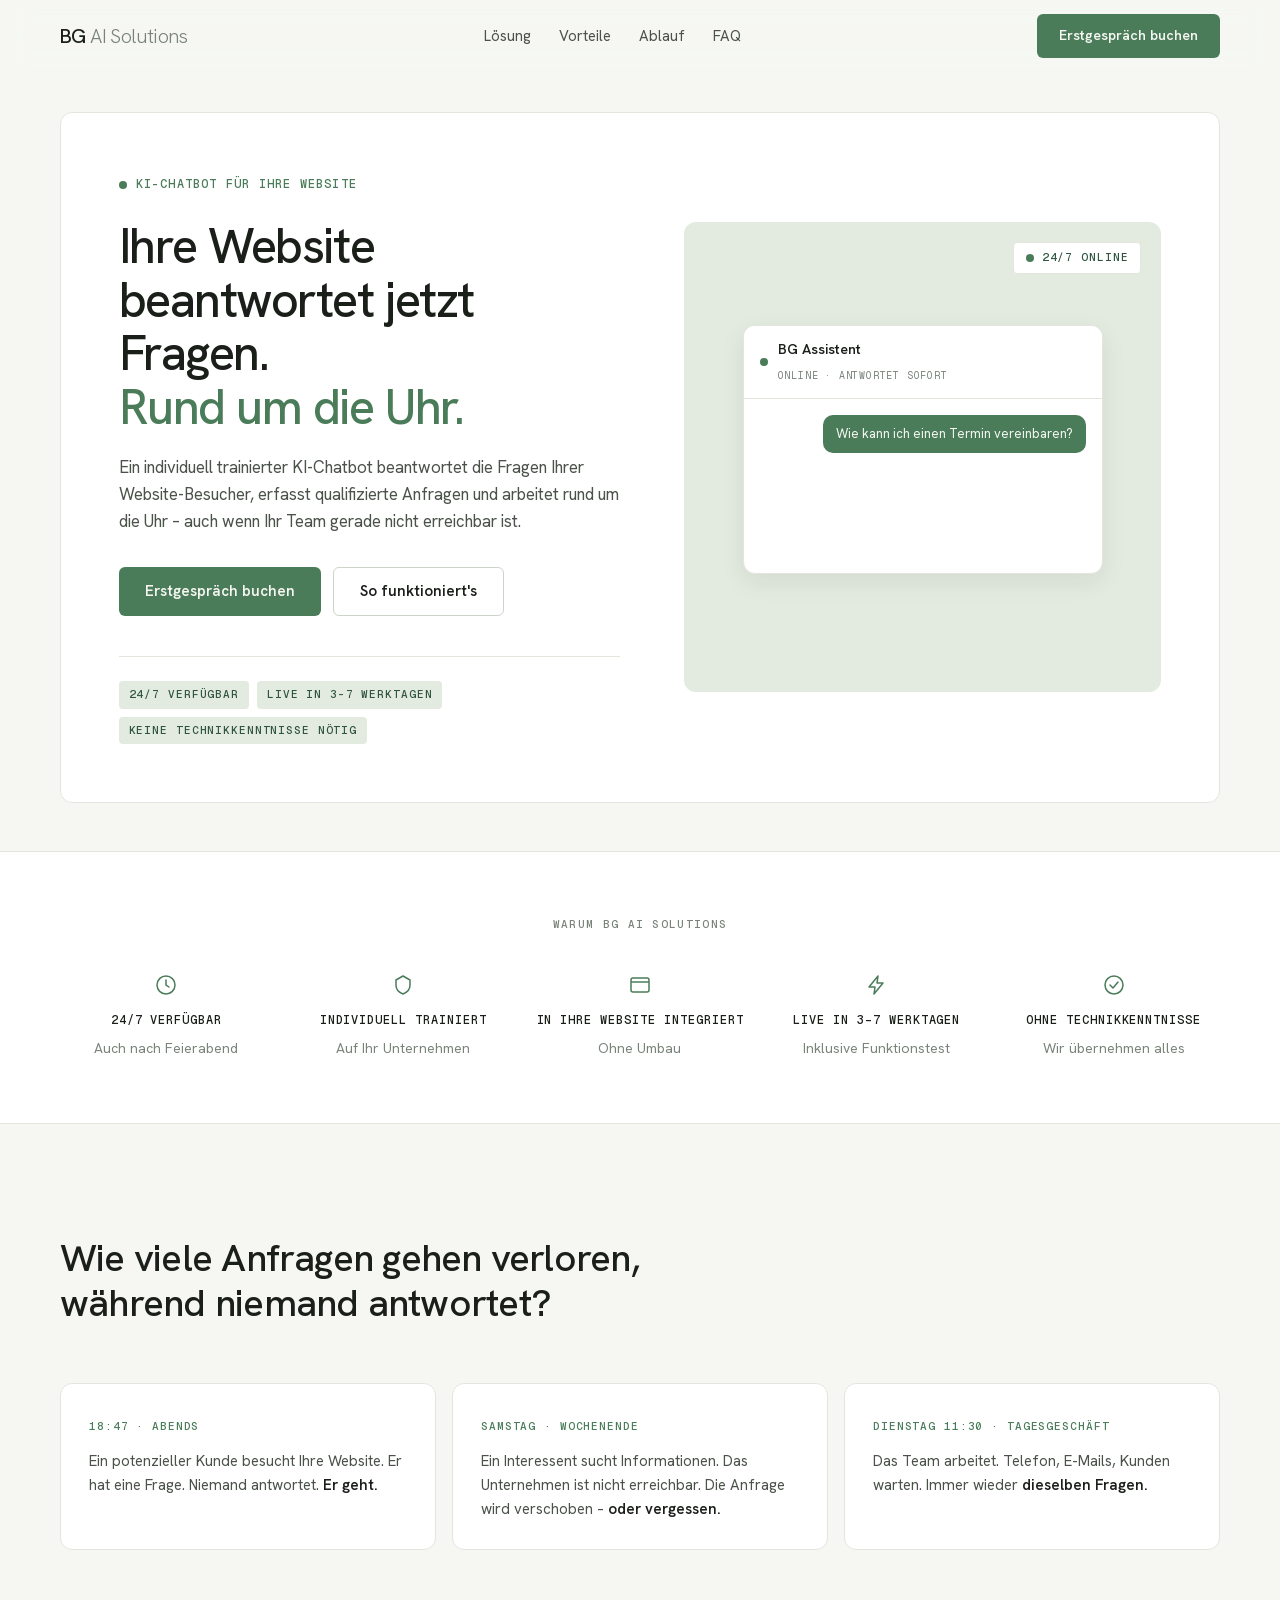
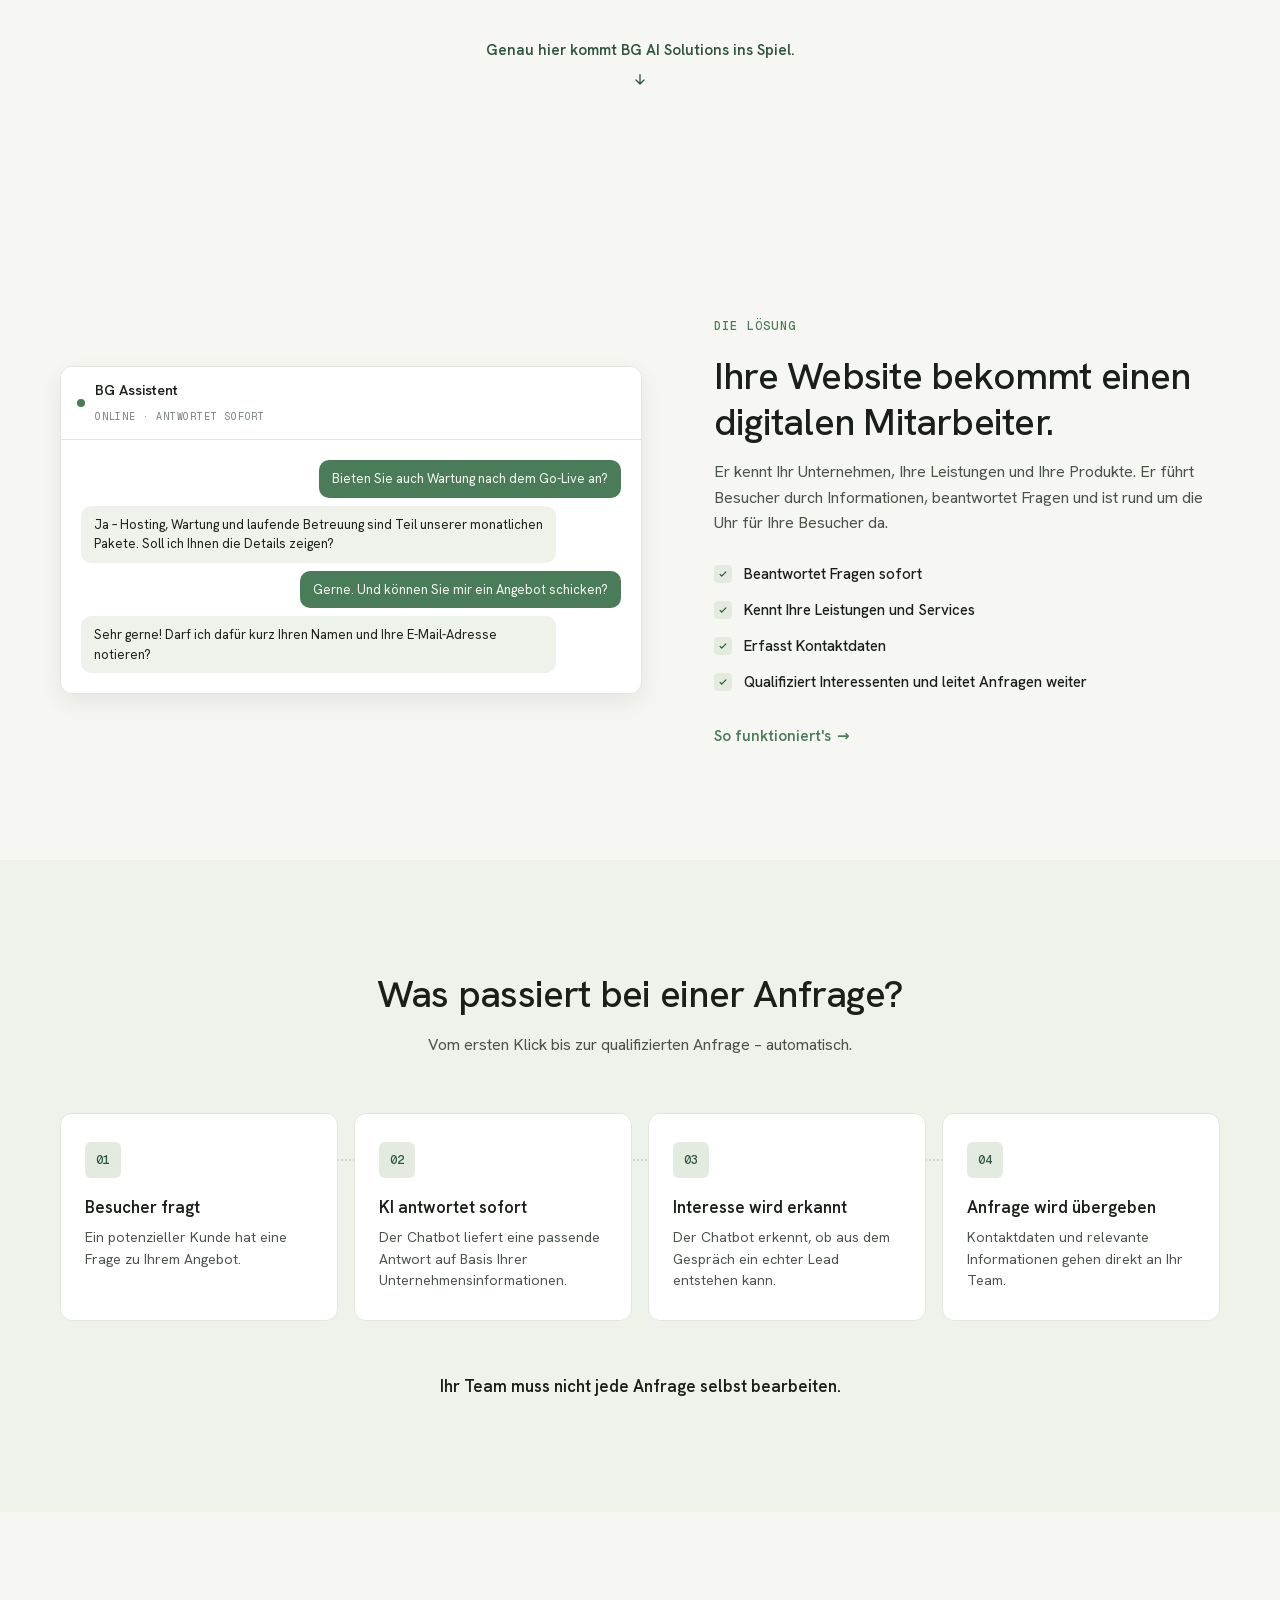
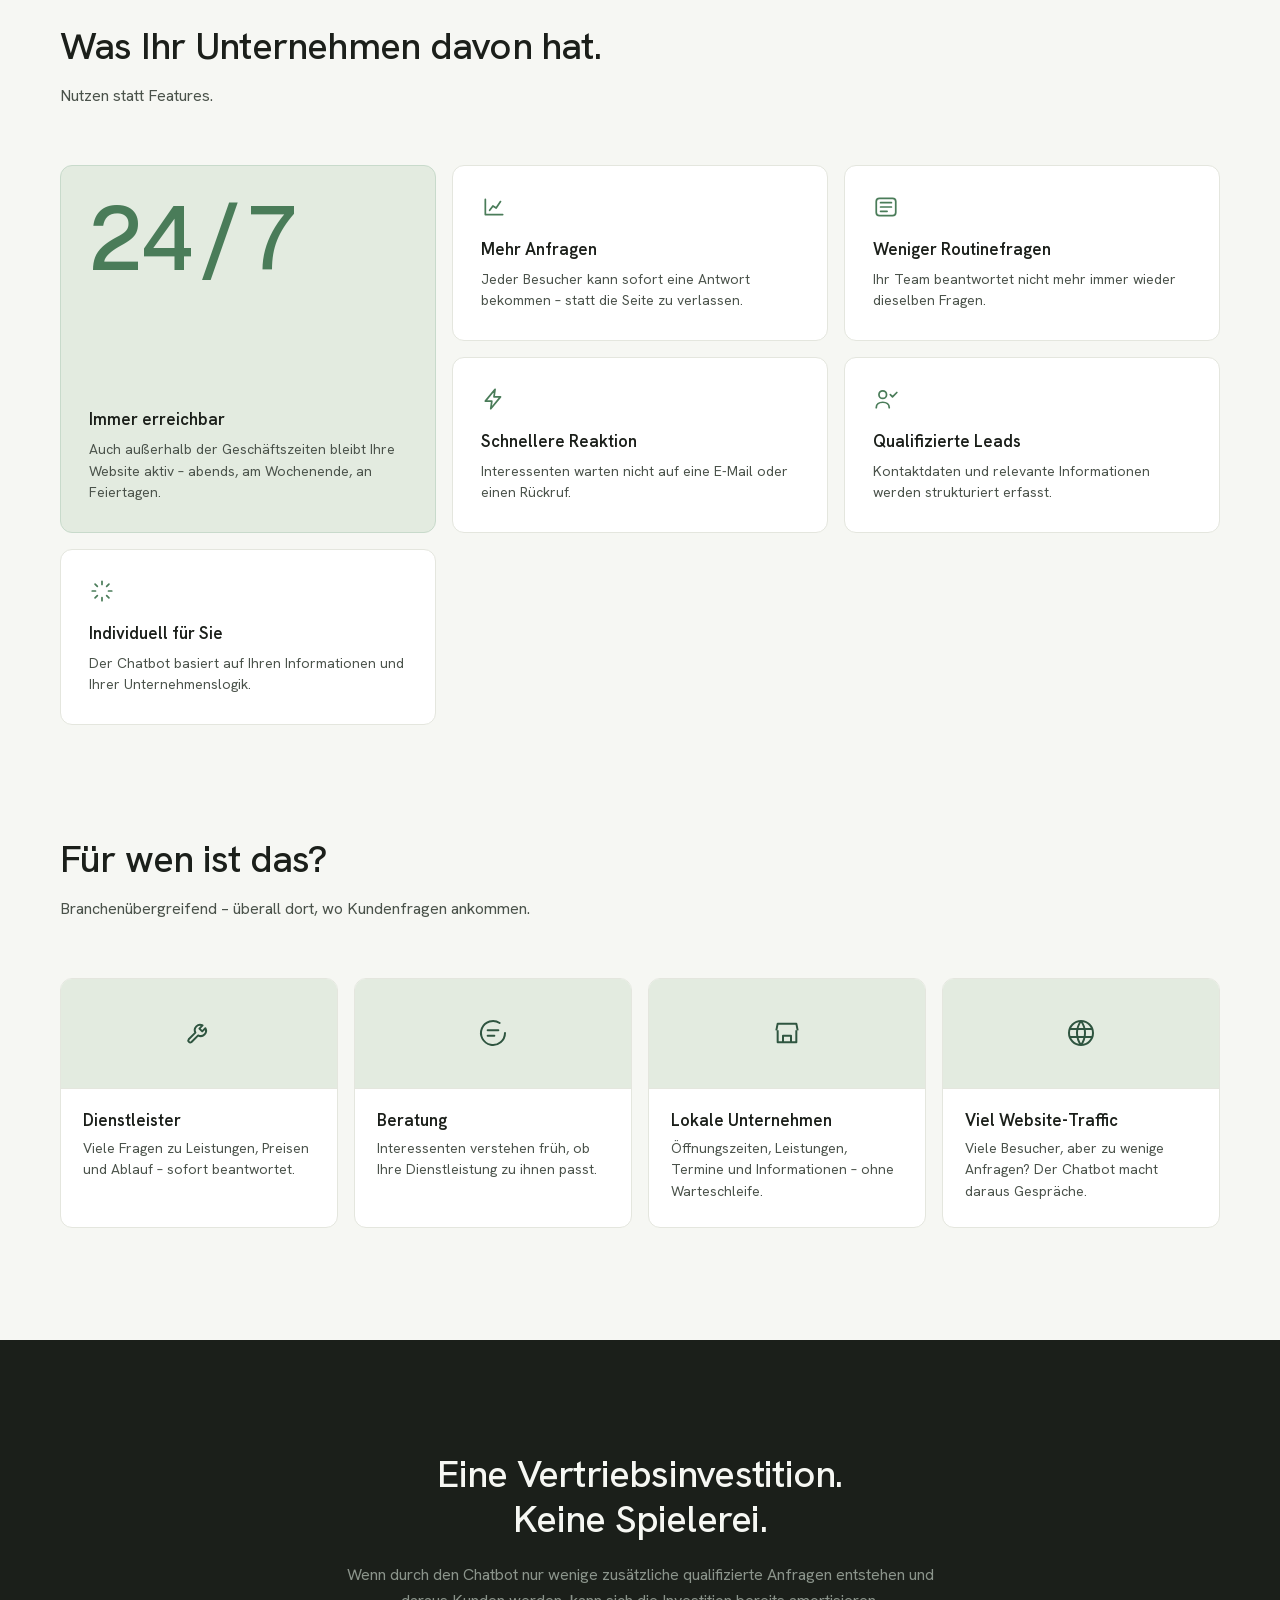
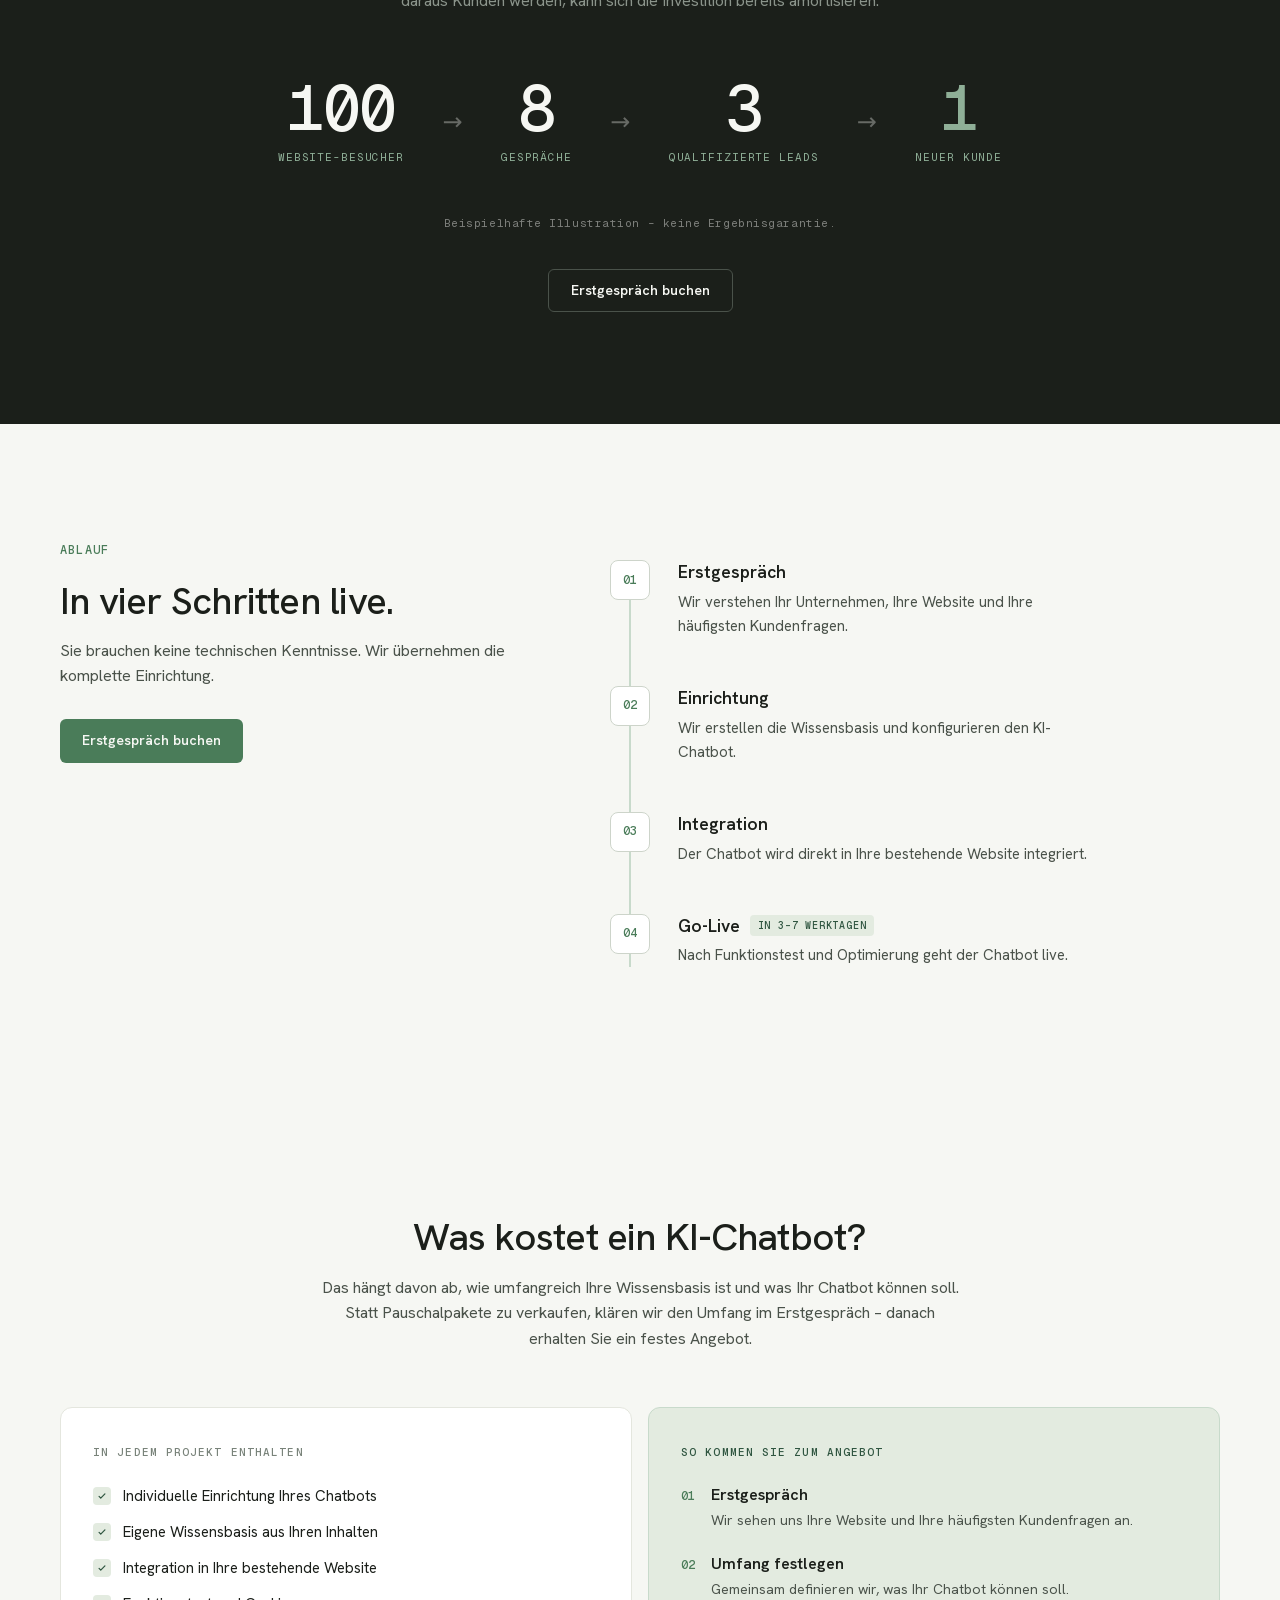
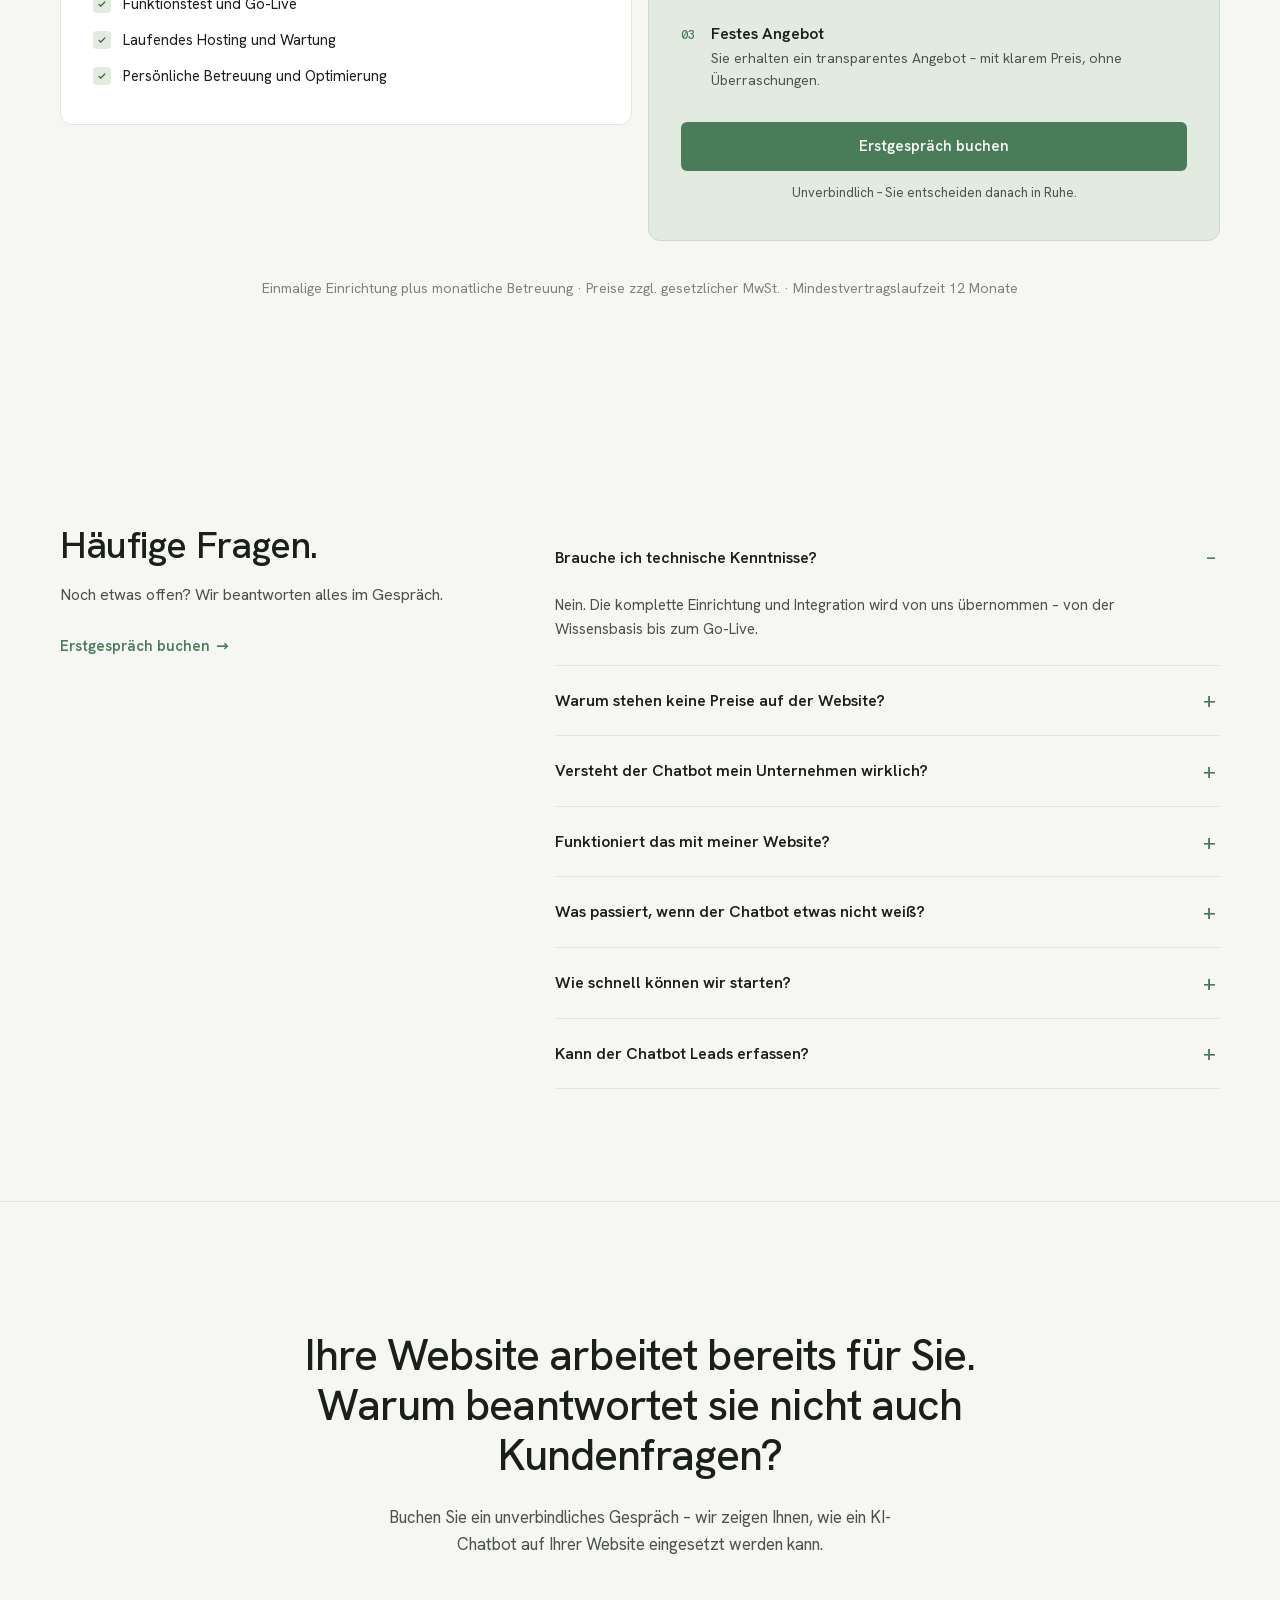
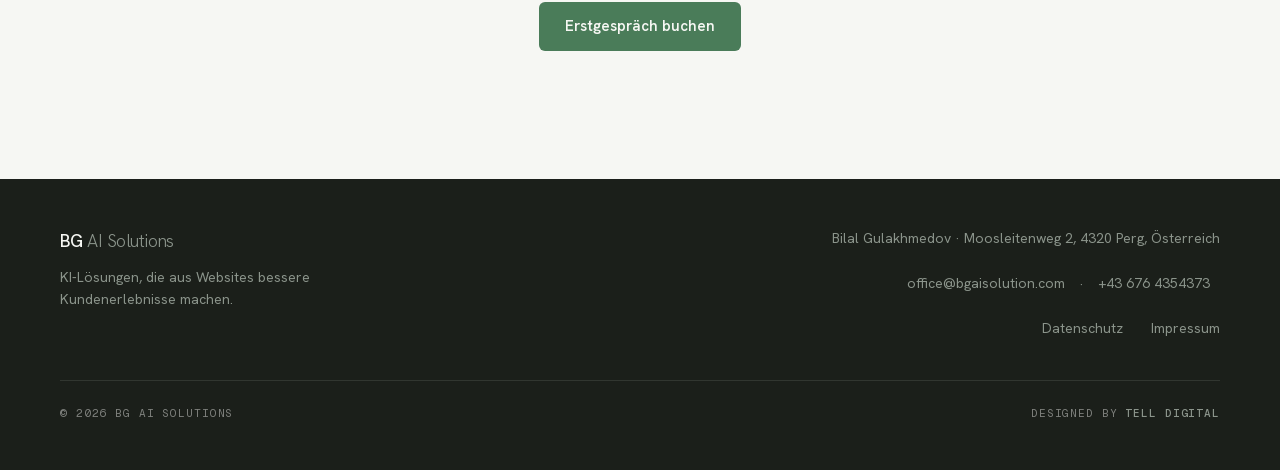
==== commit 5b97ff47: "Formular ohne Einrichtung, Impressum aufgeräumt, Tell-Digital-Credit Kontaktformular: verschickt sta" ====
--- a/index.html
+++ b/index.html
@@ -8,7 +8,7 @@
   <link rel="stylesheet" href="fonts/fonts.css?v=1">
   <!-- Versionsparameter bei jeder Änderung erhöhen, damit Browser nicht
        eine alte Fassung aus dem Cache ausliefern. -->
-  <link rel="stylesheet" href="styles.css?v=2">
+  <link rel="stylesheet" href="styles.css?v=3">
 </head>
 <body>
 
@@ -504,6 +504,10 @@
           <a href="impressum.html">Impressum</a>
         </nav>
       </div>
+    </div>
+    <div class="container footer__credit">
+      <span>© 2026 BG AI Solutions</span>
+      <a href="https://telldigital.at" target="_blank" rel="noopener">Designed by <strong>Tell Digital</strong></a>
     </div>
   </footer>
 
--- a/styles.css
+++ b/styles.css
@@ -1177,6 +1177,27 @@
   transition: color 0.18s ease;
 }
 .footer__meta a:hover { color: #F6F7F3; }
+
+/* Credit-Zeile unter dem Footer */
+.footer__credit {
+  display: flex;
+  justify-content: space-between;
+  align-items: center;
+  gap: 16px;
+  flex-wrap: wrap;
+  margin-top: 40px;
+  padding-top: 24px;
+  border-top: 1px solid rgba(246, 247, 243, 0.1);
+  font-family: var(--mono);
+  font-size: 11px;
+  letter-spacing: 0.08em;
+  text-transform: uppercase;
+  color: rgba(246, 247, 243, 0.45);
+}
+.footer__credit a { transition: color 0.18s ease; }
+.footer__credit a strong { font-weight: 500; color: var(--dark-soft); transition: color 0.18s ease; }
+.footer__credit a:hover,
+.footer__credit a:hover strong { color: #F6F7F3; }
 
 /* ============================================================
    RECHTSSEITEN (Impressum, Datenschutz)
